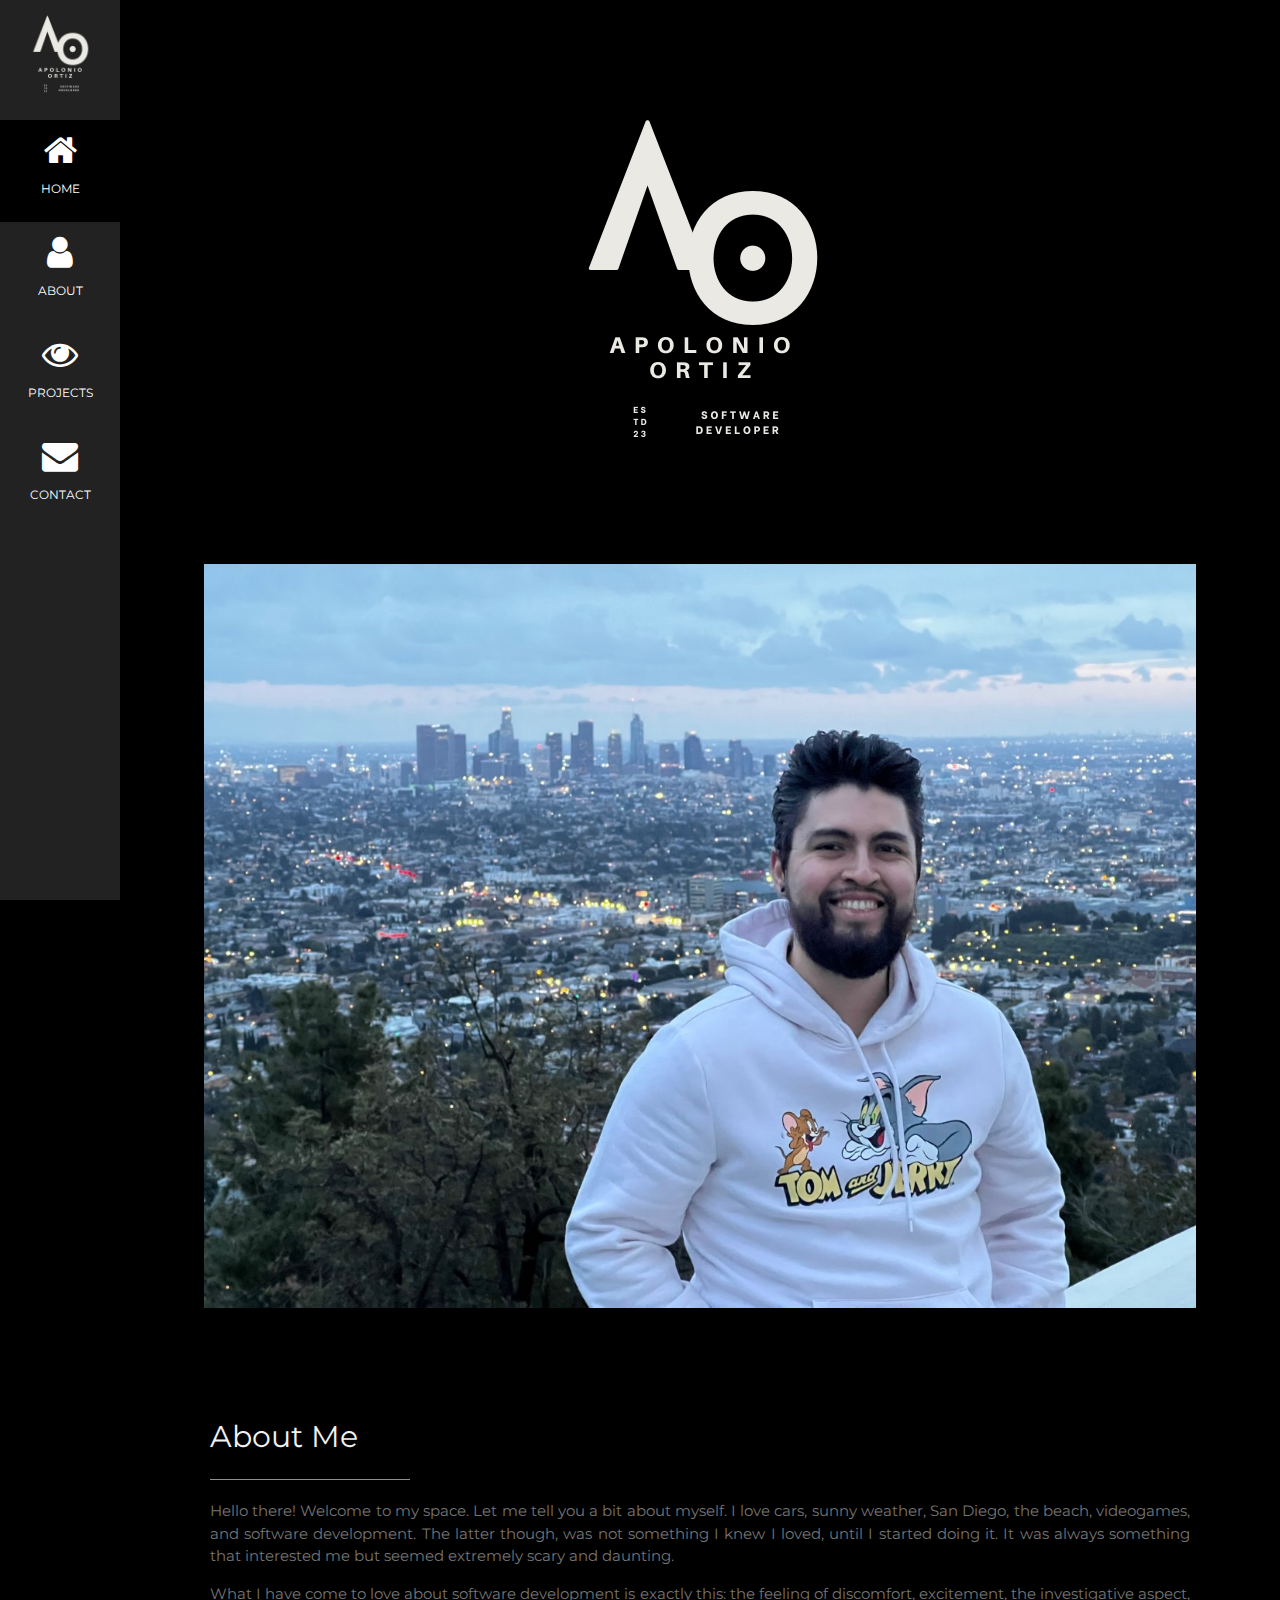
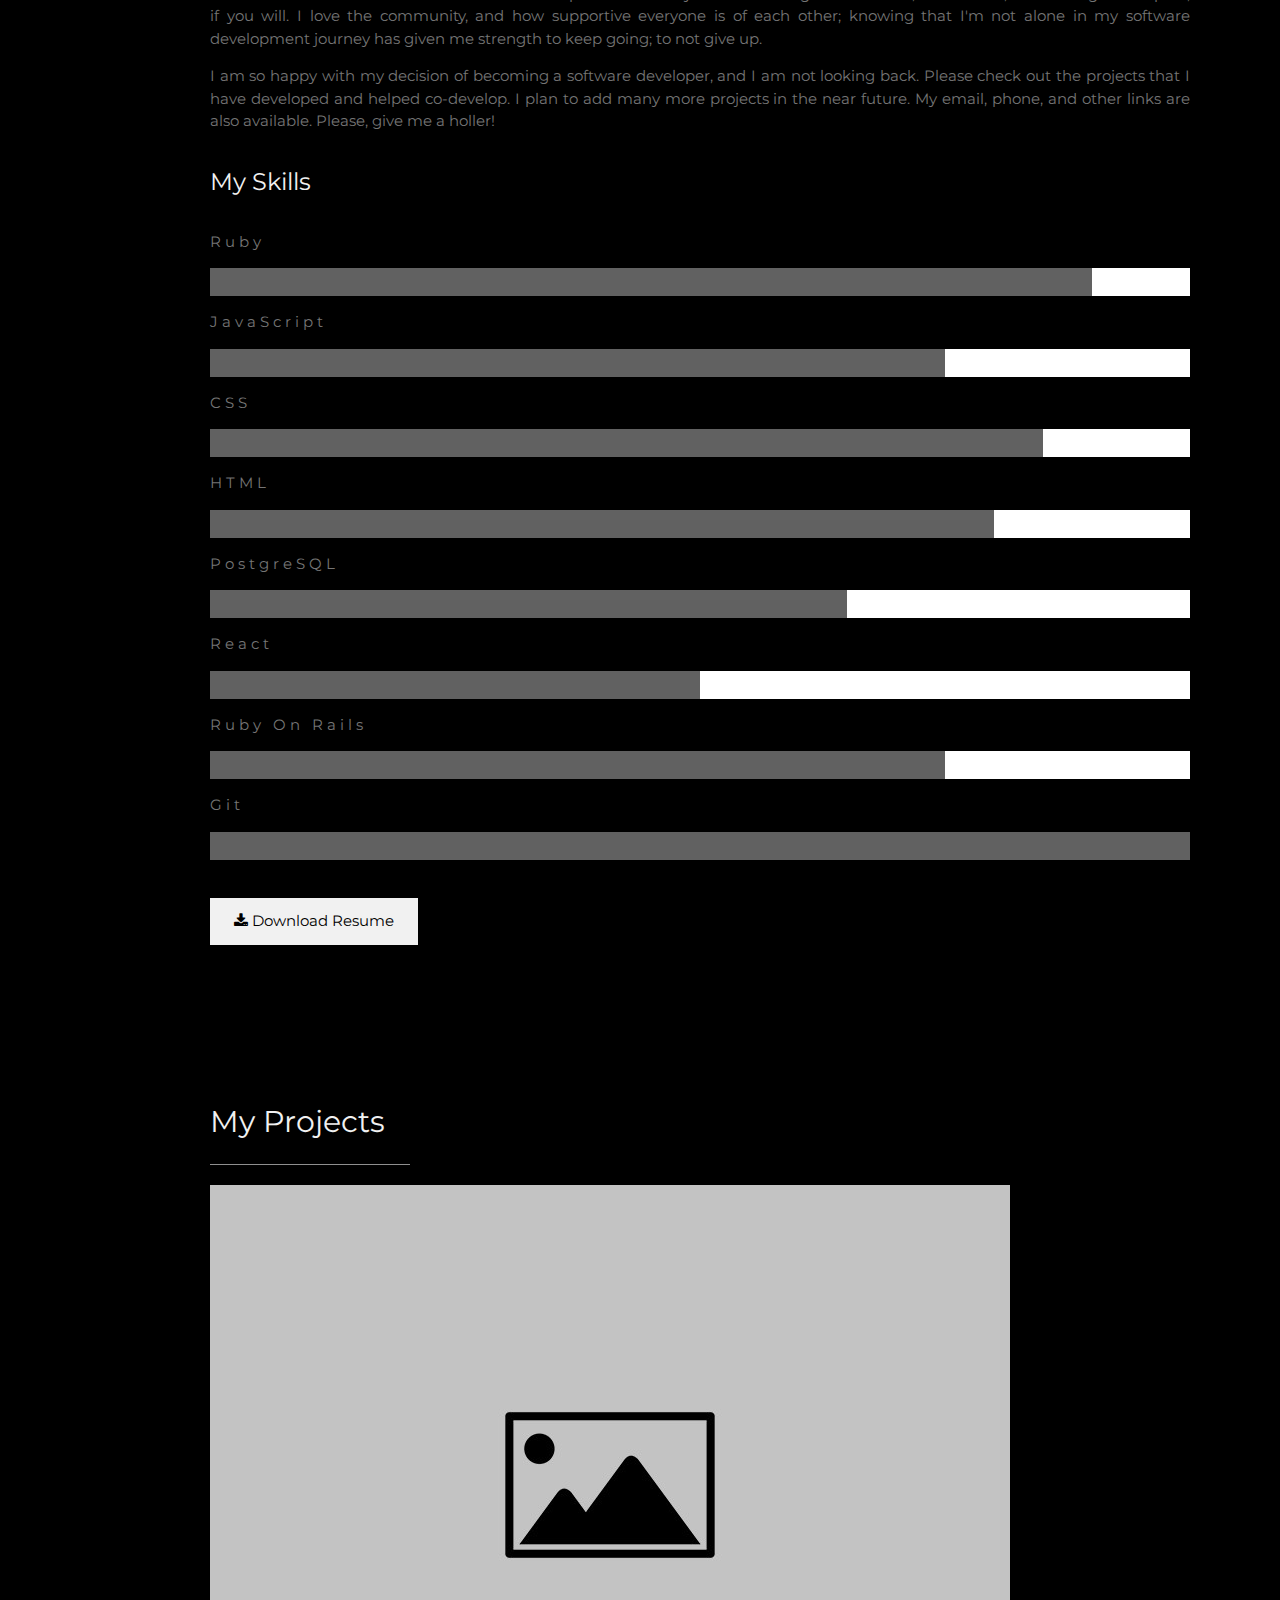
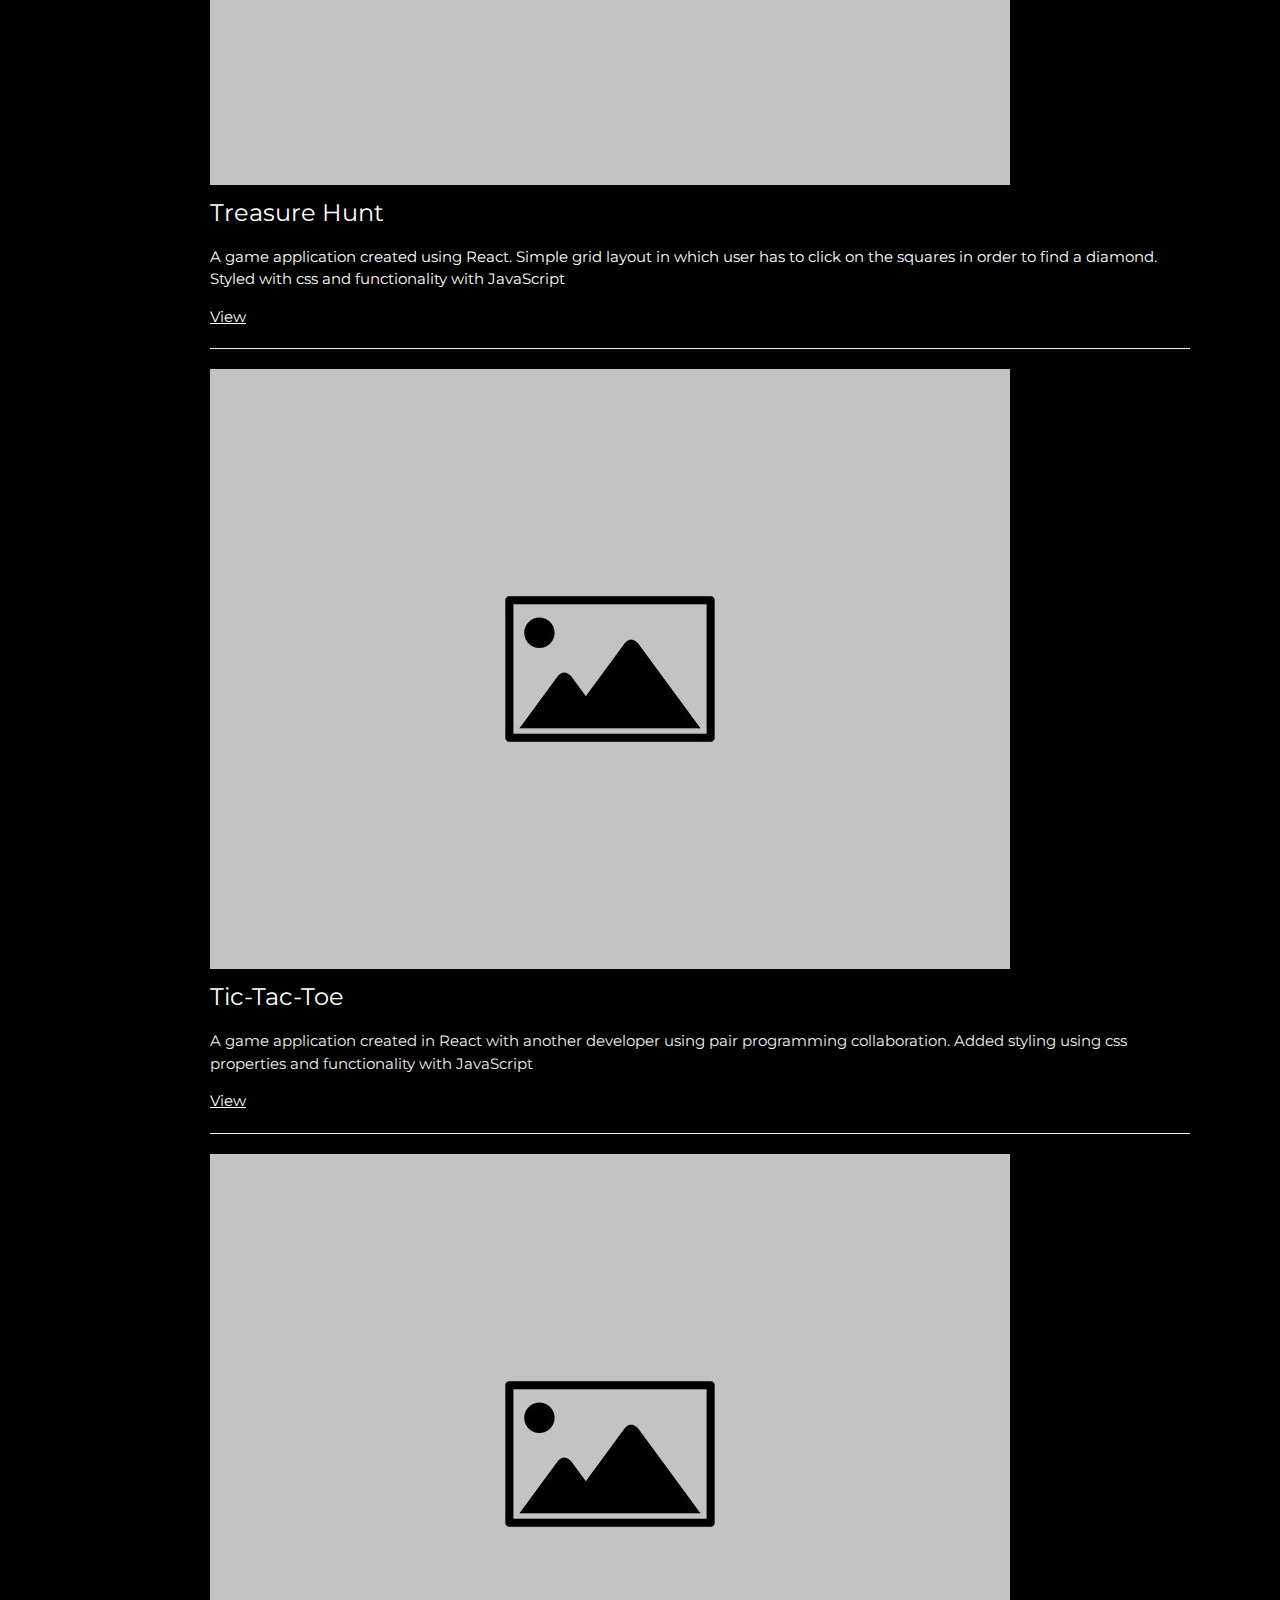
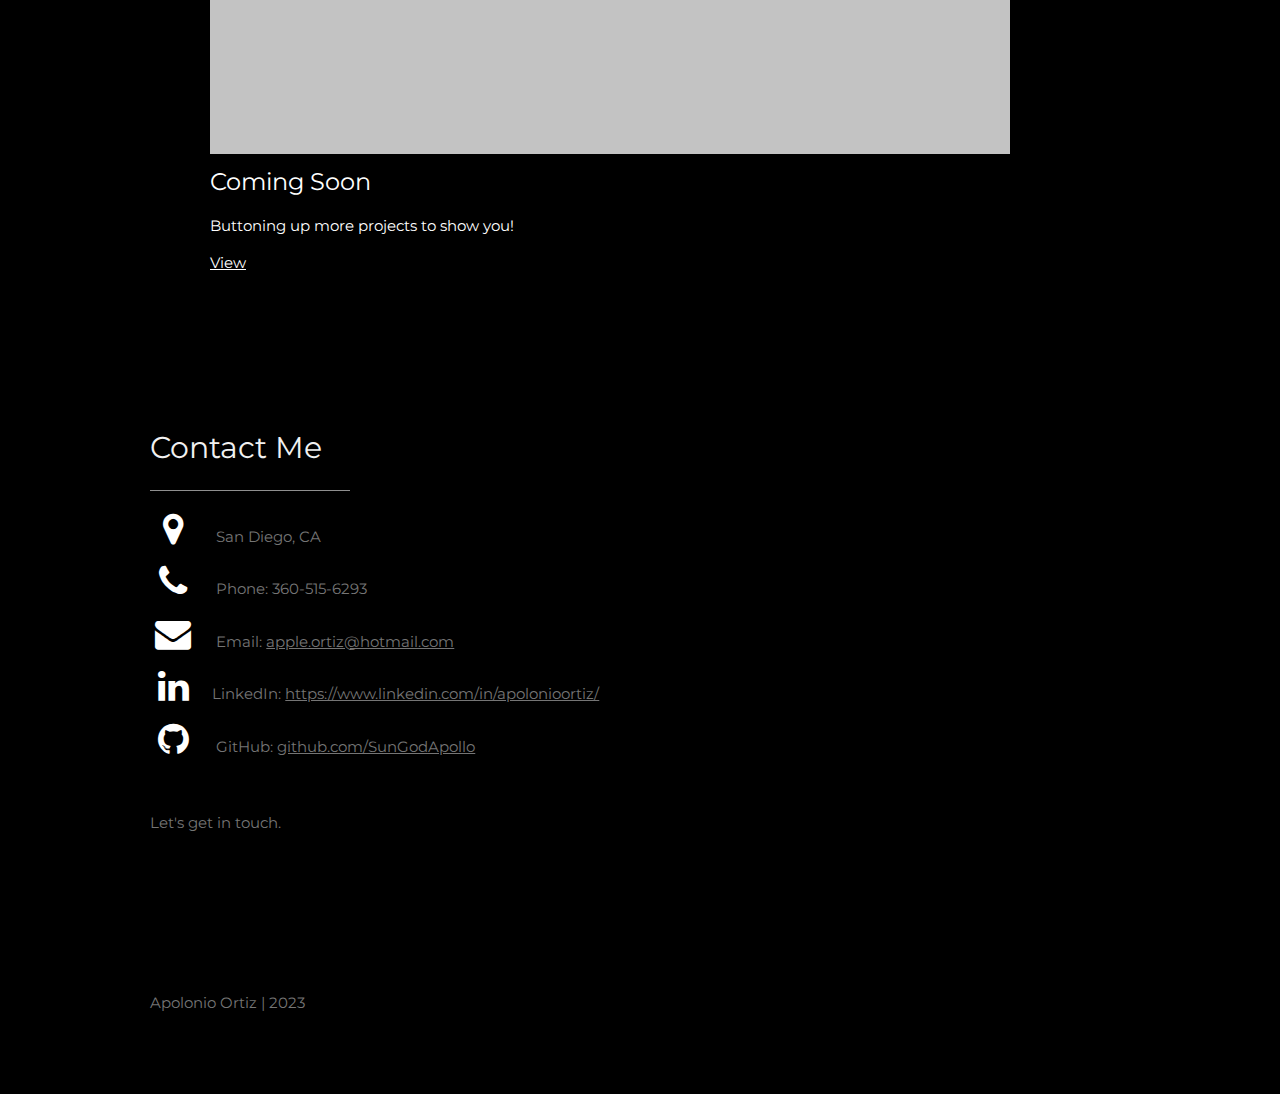
==== portfolio-v2/index.html @ ff6da39d "Add files via upload" ====
<!DOCTYPE html>
<html>
<title>Apolonio Ortiz - Portfolio</title>
<meta charset="UTF-8">
<meta name="viewport" content="width=device-width, initial-scale=1">
<link rel="stylesheet" href="styles.css">
<link rel="stylesheet" href="https://www.w3schools.com/w3css/4/w3.css">
<link rel="stylesheet" href="https://fonts.googleapis.com/css?family=Montserrat">
<link rel="stylesheet" href="https://cdnjs.cloudflare.com/ajax/libs/font-awesome/4.7.0/css/font-awesome.min.css">
<style>
body, h1,h2,h3,h4,h5,h6 {font-family: "Montserrat", sans-serif}
.w3-row-padding img {margin-bottom: 12px}
/* Set the width of the sidebar to 120px */
.w3-sidebar {width: 120px;background: #222;}
/* Add a left margin to the "page content" that matches the width of the sidebar (120px) */
#main {margin-left: 120px}
/* Remove margins from "page content" on small screens */
@media only screen and (max-width: 600px) {#main {margin-left: 0}}
</style>


<body class="w3-black">

<!-- Icon Bar (Sidebar - hidden on small screens) -->
<nav class="w3-sidebar w3-bar-block w3-small w3-hide-small w3-center">
  <!-- Avatar image in top left corner -->
  <img src="assets/Black And White Business Logo.png" style="width:100%">
  <a href="#" class="w3-bar-item w3-button w3-padding-large w3-black">
    <i class="fa fa-home w3-xxlarge"></i>
    <p>HOME</p>
  </a>
  <a href="#about" class="w3-bar-item w3-button w3-padding-large w3-hover-black">
    <i class="fa fa-user w3-xxlarge"></i>
    <p>ABOUT</p>
  </a>
  <a href="#photos" class="w3-bar-item w3-button w3-padding-large w3-hover-black">
    <i class="fa fa-eye w3-xxlarge"></i>
    <p>PROJECTS</p>
  </a>
  <a href="#contact" class="w3-bar-item w3-button w3-padding-large w3-hover-black">
    <i class="fa fa-envelope w3-xxlarge"></i>
    <p>CONTACT</p>
  </a>
</nav>

<!-- Navbar on small screens (Hidden on medium and large screens) -->
<div class="w3-top w3-hide-large w3-hide-medium" id="myNavbar">
  <div class="w3-bar w3-black w3-opacity w3-hover-opacity-off w3-center w3-small">
    <a href="#" class="w3-bar-item w3-button" style="width:25% !important">HOME</a>
    <a href="#about" class="w3-bar-item w3-button" style="width:25% !important">ABOUT</a>
    <a href="#photos" class="w3-bar-item w3-button" style="width:25% !important">PROJECTS</a>
    <a href="#contact" class="w3-bar-item w3-button" style="width:25% !important">CONTACT</a>
  </div>
</div>

<!-- Page Content -->
<div class="w3-padding-large" id="main">
  <!-- Header/Home -->
  <header class="w3-container w3-padding-32 w3-center w3-black" id="home">
    <h1 class="w3-jumbo"><span class="w3-hide-small"></span> <img src="assets/Black And White Business Logo.png" style="width:auto" ></h1>
    <img src="assets/myself LA.jpeg" alt="boy" class="w3-image" width="992" height="1108">
  </header>

  <!-- About Section -->
    <div class="w3-content w3-justify w3-text-grey w3-padding-64" id="about">
    <h2 class="w3-text-light-grey">About Me</h2>
    <hr style="width:200px" class="w3-opacity">
    <p class="myText">
        Hello there! Welcome to my space. Let me tell you a bit about myself. I love cars, sunny weather, San Diego, the beach, videogames, and software development. The latter though, was not something I knew I loved, until I started doing it. It was always something that interested me but seemed extremely scary and daunting. 
    </p>
    <p>
         What I have come to love about software development is exactly this: the feeling of discomfort, excitement, the investigative aspect, if you will. I love the community, and how supportive everyone is of each other; knowing that I'm not alone in my software development journey has given me strength to keep going; to not give up. 
    </p>
    <p>
         I am so happy with my decision of becoming a software developer, and I am not looking back. Please check out the projects that I have developed and helped co-develop. I plan to add many more projects in the near future. My email, phone, and other links are also available. Please, give me a holler!
    </p>
    <h3 class="w3-padding-16 w3-text-light-grey">My Skills</h3>
    <p class="w3-wide">Ruby</p>
    <div class="w3-white">
      <div class="w3-dark-grey" style="height:28px;width:90%"></div>
    </div>
    <p class="w3-wide">JavaScript</p>
    <div class="w3-white">
      <div class="w3-dark-grey" style="height:28px;width:75%"></div>
    </div>
    <p class="w3-wide">CSS</p>
    <div class="w3-white">
      <div class="w3-dark-grey" style="height:28px;width:85%"></div>
    </div>
    <p class="w3-wide">HTML</p>
    <div class="w3-white">
      <div class="w3-dark-grey" style="height:28px;width:80%"></div>
    </div>
    <p class="w3-wide">PostgreSQL</p>
    <div class="w3-white">
      <div class="w3-dark-grey" style="height:28px;width:65%"></div>
    </div>
    <p class="w3-wide">React</p>
    <div class="w3-white">
      <div class="w3-dark-grey" style="height:28px;width:50%"></div>
    </div>
    <p class="w3-wide">Ruby On Rails</p>
    <div class="w3-white">
      <div class="w3-dark-grey" style="height:28px;width:75%"></div>
    </div>
    <p class="w3-wide">Git</p>
    <div class="w3-white">
      <div class="w3-dark-grey" style="height:28px;width:100%"></div>
    </div><br>
    
    <button class="w3-button w3-light-grey w3-padding-large w3-section">
      <i class="fa fa-download"></i> Download Resume
    </button>
  <!-- End About Section -->
  </div>
  
  <!-- Portfolio Section -->
  <div class="w3-padding-64 w3-content" id="photos">
    <h2 class="w3-text-light-grey">My Projects</h2>
    <hr style="width:200px" class="w3-opacity">


    <!-- This is the first entry of your projects -->
    <div class="row mt-3">
        <div class="col-lg-4 col-md-12">
            <div>
                <img src="assets/default-image.jpg" alt="My Project Image" width="auto" height="auto">
            </div>
        </div>
        <div class="col-lg-8 col-md-12">
            <h3>Treasure Hunt</h3>
            <p>A game application created using React. Simple grid layout in which user has to click on the squares in order to find a diamond. Styled with css and functionality with JavaScript </p>
            
        </div>
    </div>
    <div class="row">
        <div class="col-sm-12 text-right w3-hover-opacity">
            <a href="#" class="btn btn-secondary btn-md">View</a>
        </div>
    </div>
    <!-- This is a horizontal rule, which is used to divide content -->
    <hr>
    <!-- This is the second entry of your projects -->
    <div class="row mt-3">
        <div class="col-lg-4 col-md-12">
            <div>
                <img src="assets/default-image.jpg" alt="My Project Image" width="auto" height="auto">
            </div>
        </div>
        <div class="col-lg-8 col-md-12">
            <h3>Tic-Tac-Toe</h3>
            <p class="w3-text-light-grey"> A game application created in React with another developer using pair programming collaboration. Added styling using css properties and functionality with JavaScript </p>
            
        </div>
    </div>
    <div class="row">
        <div class="col-sm-12 text-right w3-hover-opacity">
            <a href="#" class="btn btn-secondary btn-md">View</a>
        </div>
    </div>
    <hr>
    <!-- This is the third entry of your projects -->
    <div class="row mt-3">
        <div class="col-lg-4 col-md-12">
            <div>
                <img src="assets/default-image.jpg" alt="My Project Image" width="auto" height="auto">
            </div>
        </div>
        <div class="col-lg-8 col-md-12">
            <h3>Coming Soon</h3>
            <p>Buttoning up more projects to show you! </p>
            
        </div>
    </div>
    <div class="row">
        <div class="col-sm-12 text-right w3-hover-opacity">
            <a href="#" class="btn btn-secondary btn-md">View</a>
        </div>
    </div>
</div>
  <!-- End Portfolio Section -->
  </div>


  <!-- Contact Section -->
  <div class="w3-padding-64 w3-content w3-text-grey" id="contact">
    <h2 class="w3-text-light-grey">Contact Me</h2>
    <hr style="width:200px" class="w3-opacity">

    <div class="w3-section">
      <p><i class="fa fa-map-marker fa-fw w3-text-white w3-xxlarge w3-margin-right"></i> San Diego, CA</p>
      <p><i class="fa fa-phone fa-fw w3-text-white w3-xxlarge w3-margin-right"></i> Phone: 360-515-6293</p>
      <p><i class="fa fa-envelope fa-fw w3-text-white w3-xxlarge w3-margin-right"> </i> Email: <a href="mailto:apple.ortiz@hotmail.com?subject=Coming From Your Website" target="_blank" class="list-group-item list-group-item-action w3-hover-opacity">apple.ortiz@hotmail.com</a></p>

      <p><i class="fa fa-linkedin  fa-fw w3-text-white w3-xxlarge w3-margin-right "></i>LinkedIn:  <a href="https://www.linkedin.com/in/apolonioortiz/" target="_blank" class="list-group-item list-group-item-action w3-hover-opacity">https://www.linkedin.com/in/apolonioortiz/</a></p>

      <p><i class="fa fa-github fa-fw w3-text-white w3-xxlarge w3-margin-right"> </i> GitHub:  <a href="https://github.com/SunGodApollo" class="list-group-item list-group-item-action w3-hover-opacity"> github.com/SunGodApollo </a></p>
    </div><br>
    <p>Let's get in touch.</p>

  <!-- End Contact Section -->
  </div>
  
    <!-- Footer -->
  <footer class="w3-content w3-padding-64 w3-text-grey w3-xlarge">
    <p class="w3-medium">Apolonio Ortiz | 2023</p>
  <!-- End footer -->
  </footer>

<!-- END PAGE CONTENT -->
</div>

</body>
</html>
---- portfolio-v2/styles.css ----
@import url('https://fonts.googleapis.com/css?family=Source+Code+Pro:200');

body  {
    background-image:  url('assets/pexels-zachary-sawchuk-2440337.jpg');
  background-size:cover;
  
        -webkit-animation: slidein 100s;
        animation: slidein 100s;

        -webkit-animation-fill-mode: forwards;
        animation-fill-mode: forwards;

        -webkit-animation-iteration-count: infinite;
        animation-iteration-count: infinite;

        -webkit-animation-direction: alternate;
        animation-direction: alternate; 
                     
}

@-webkit-keyframes slidein {
from {background-position: top; background-size:3000px; }
to {background-position: -100px 0px;background-size:2750px;}

}

@keyframes slidein {
from {background-position: top;background-size:3000px; }
to {background-position: -100px 0px;background-size:2750px;}

}



.center
{
  display: flex;
  align-items: center;
  justify-content: center;
  position: absolute;
  margin: auto;
  top: 0;
  right: 0;
  bottom: 0;
  left: 0;
  
}
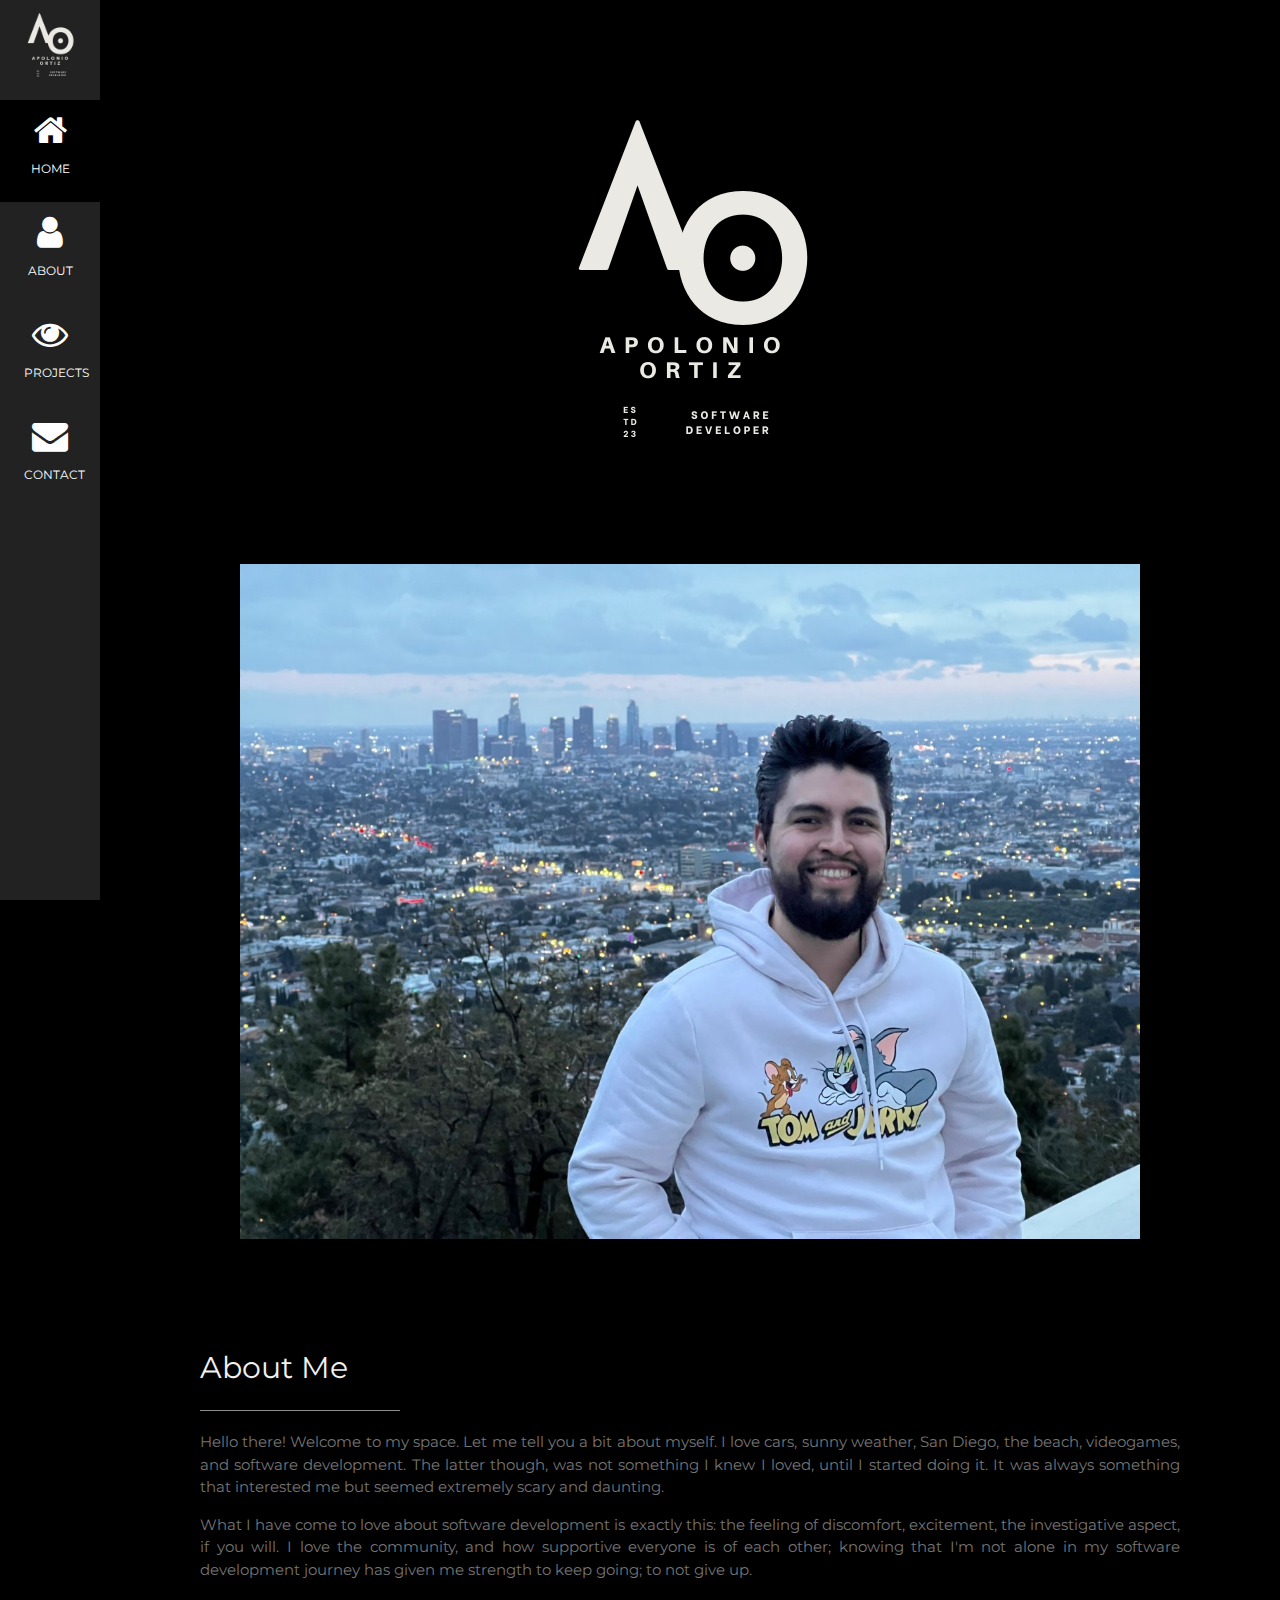
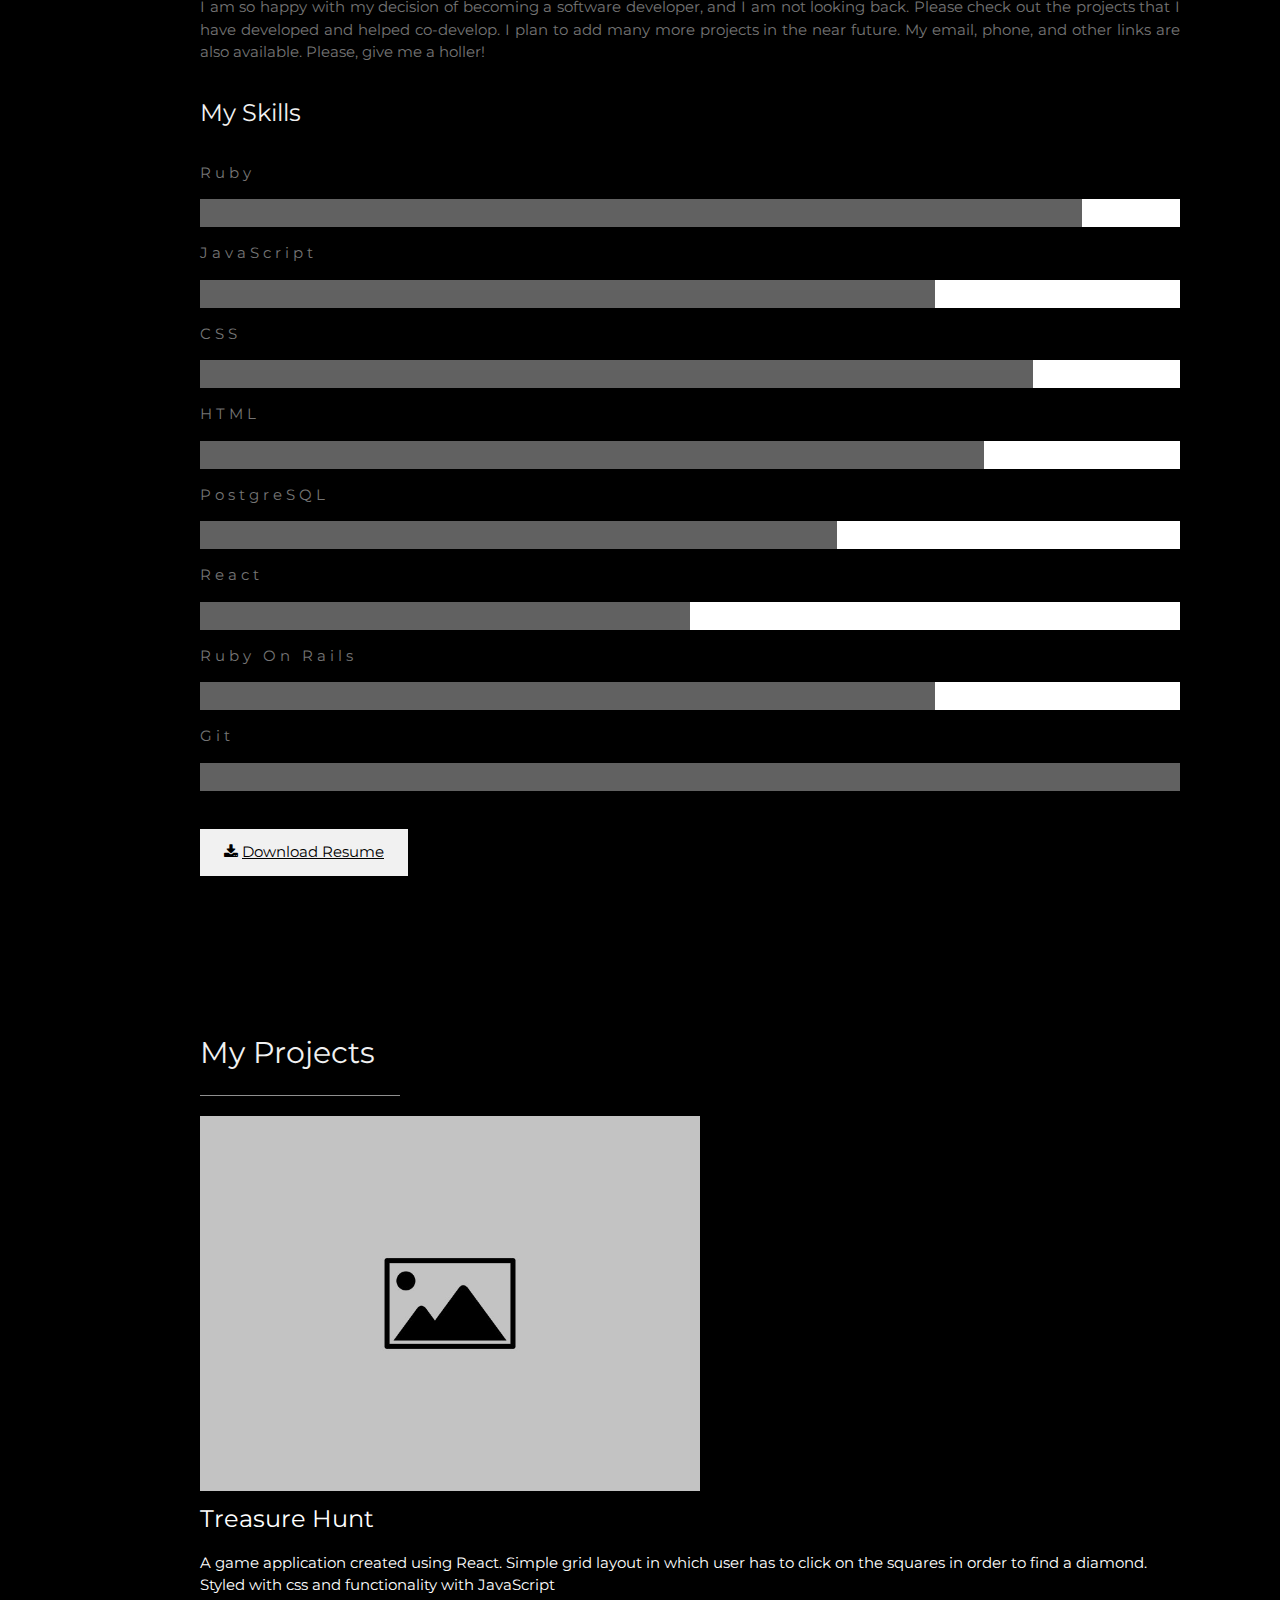
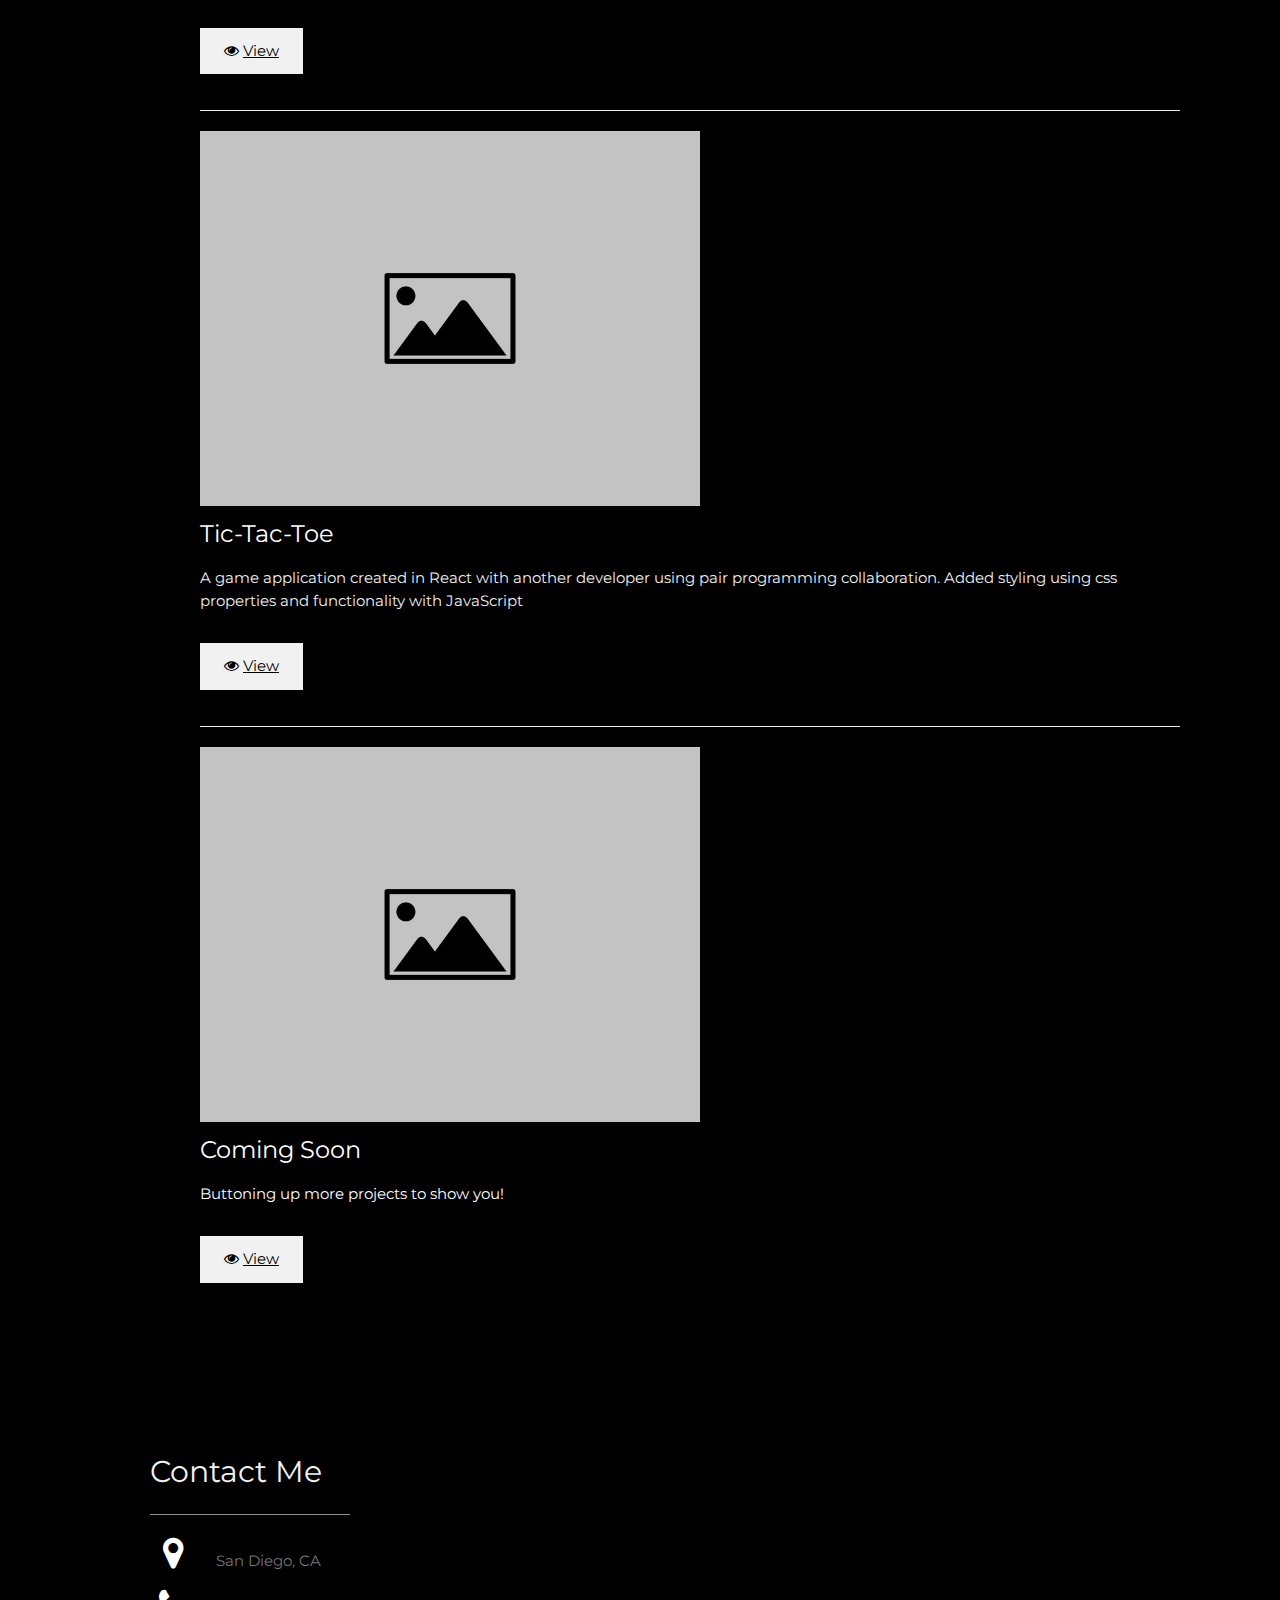
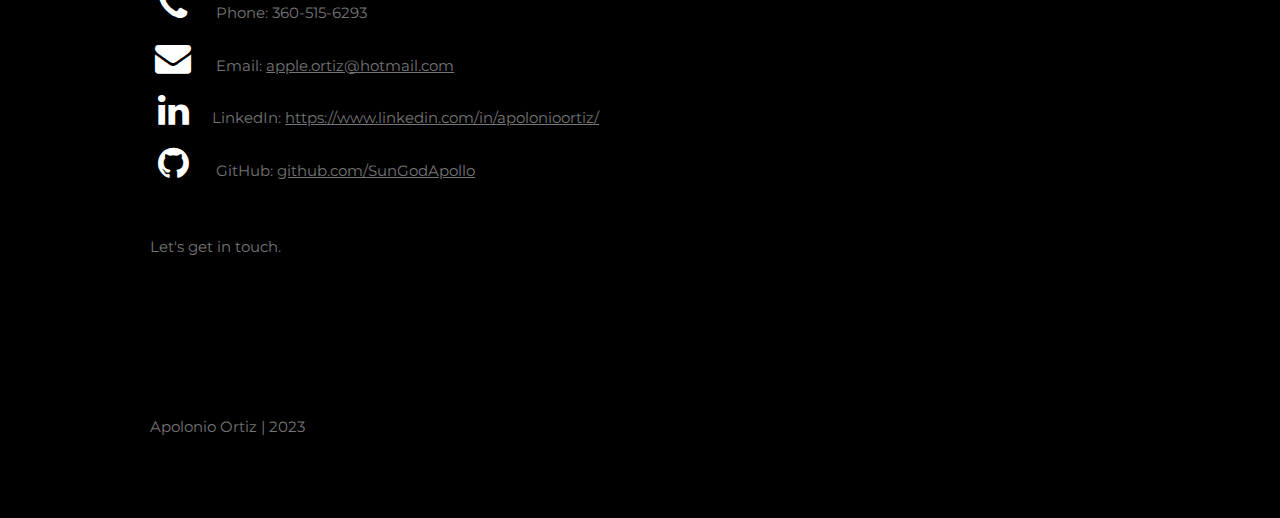
==== commit bda9e782: "modified a few things" ====
--- a/portfolio-v2/index.html
+++ b/portfolio-v2/index.html
@@ -1,22 +1,25 @@
 <!DOCTYPE html>
 <html>
-<title>Apolonio Ortiz - Portfolio</title>
-<meta charset="UTF-8">
-<meta name="viewport" content="width=device-width, initial-scale=1">
-<link rel="stylesheet" href="styles.css">
-<link rel="stylesheet" href="https://www.w3schools.com/w3css/4/w3.css">
-<link rel="stylesheet" href="https://fonts.googleapis.com/css?family=Montserrat">
-<link rel="stylesheet" href="https://cdnjs.cloudflare.com/ajax/libs/font-awesome/4.7.0/css/font-awesome.min.css">
-<style>
-body, h1,h2,h3,h4,h5,h6 {font-family: "Montserrat", sans-serif}
-.w3-row-padding img {margin-bottom: 12px}
-/* Set the width of the sidebar to 120px */
-.w3-sidebar {width: 120px;background: #222;}
-/* Add a left margin to the "page content" that matches the width of the sidebar (120px) */
-#main {margin-left: 120px}
-/* Remove margins from "page content" on small screens */
-@media only screen and (max-width: 600px) {#main {margin-left: 0}}
-</style>
+<head>
+  <title>Apolonio Ortiz - Portfolio</title>
+  <meta charset="UTF-8">
+  <meta name="viewport" content="width=device-width, initial-scale=1">
+  <link rel="stylesheet" href="styles.css">
+  <link rel="icon" href="assets/Black And White Business Logo.png">
+  <link rel="stylesheet" href="https://www.w3schools.com/w3css/4/w3.css">
+  <link rel="stylesheet" href="https://fonts.googleapis.com/css?family=Montserrat">
+  <link rel="stylesheet" href="https://cdnjs.cloudflare.com/ajax/libs/font-awesome/4.7.0/css/font-awesome.min.css">
+  <style>
+  body, h1,h2,h3,h4,h5,h6 {font-family: "Montserrat", sans-serif}
+  .w3-row-padding img {margin-bottom: 12px}
+  /* Set the width of the sidebar to 120px */
+  .w3-sidebar {width: 100px;background: #222;}
+  /* Add a left margin to the "page content" that matches the width of the sidebar (120px) */
+  #main {margin-left: 100px}
+  /* Remove margins from "page content" on small screens */
+  @media only screen and (max-width: 600px) {#main {margin-left: 0}}
+  </style>
+</head>
 
 
 <body class="w3-black">
@@ -58,7 +61,7 @@
   <!-- Header/Home -->
   <header class="w3-container w3-padding-32 w3-center w3-black" id="home">
     <h1 class="w3-jumbo"><span class="w3-hide-small"></span> <img src="assets/Black And White Business Logo.png" style="width:auto" ></h1>
-    <img src="assets/myself LA.jpeg" alt="boy" class="w3-image" width="992" height="1108">
+    <img src="assets/myself LA.jpeg" alt="me" class="w3-image" width="900" height="1108">
   </header>
 
   <!-- About Section -->
@@ -108,8 +111,8 @@
       <div class="w3-dark-grey" style="height:28px;width:100%"></div>
     </div><br>
     
-    <button class="w3-button w3-light-grey w3-padding-large w3-section">
-      <i class="fa fa-download"></i> Download Resume
+    <button class="w3-button w3-light-grey w3-padding-large w3-section"> 
+      <i class="fa fa-download"></i> <a href="assets/MASTER RESUME 2022.docx" download>Download Resume</a>
     </button>
   <!-- End About Section -->
   </div>
@@ -124,7 +127,7 @@
     <div class="row mt-3">
         <div class="col-lg-4 col-md-12">
             <div>
-                <img src="assets/default-image.jpg" alt="My Project Image" width="auto" height="auto">
+                <img src="assets/default-image.jpg" alt="My Project Image" width="500" height="auto">
             </div>
         </div>
         <div class="col-lg-8 col-md-12">
@@ -134,8 +137,11 @@
         </div>
     </div>
     <div class="row">
-        <div class="col-sm-12 text-right w3-hover-opacity">
-            <a href="#" class="btn btn-secondary btn-md">View</a>
+        <div class="col-sm-12 text-right ">
+          <button class="w3-button w3-light-grey w3-padding-large w3-section"> 
+            <i class="fa fa-eye"></i>
+            <a href="#" class="btn btn-secondary btn-md">View</a> 
+          </button>
         </div>
     </div>
     <!-- This is a horizontal rule, which is used to divide content -->
@@ -144,7 +150,7 @@
     <div class="row mt-3">
         <div class="col-lg-4 col-md-12">
             <div>
-                <img src="assets/default-image.jpg" alt="My Project Image" width="auto" height="auto">
+                <img src="assets/default-image.jpg" alt="My Project Image" width="500" height="auto">
             </div>
         </div>
         <div class="col-lg-8 col-md-12">
@@ -155,7 +161,10 @@
     </div>
     <div class="row">
         <div class="col-sm-12 text-right w3-hover-opacity">
-            <a href="#" class="btn btn-secondary btn-md">View</a>
+          <button class="w3-button w3-light-grey w3-padding-large w3-section"> 
+            <i class="fa fa-eye"></i>
+            <a href="#" class="btn btn-secondary btn-md">View</a> 
+          </button>
         </div>
     </div>
     <hr>
@@ -163,7 +172,7 @@
     <div class="row mt-3">
         <div class="col-lg-4 col-md-12">
             <div>
-                <img src="assets/default-image.jpg" alt="My Project Image" width="auto" height="auto">
+                <img src="assets/default-image.jpg" alt="My Project Image" width="500" height="auto">
             </div>
         </div>
         <div class="col-lg-8 col-md-12">
@@ -174,7 +183,10 @@
     </div>
     <div class="row">
         <div class="col-sm-12 text-right w3-hover-opacity">
-            <a href="#" class="btn btn-secondary btn-md">View</a>
+          <button class="w3-button w3-light-grey w3-padding-large w3-section"> 
+            <i class="fa fa-eye"></i>
+            <a href="#" class="btn btn-secondary btn-md">View</a> 
+          </button>
         </div>
     </div>
 </div>
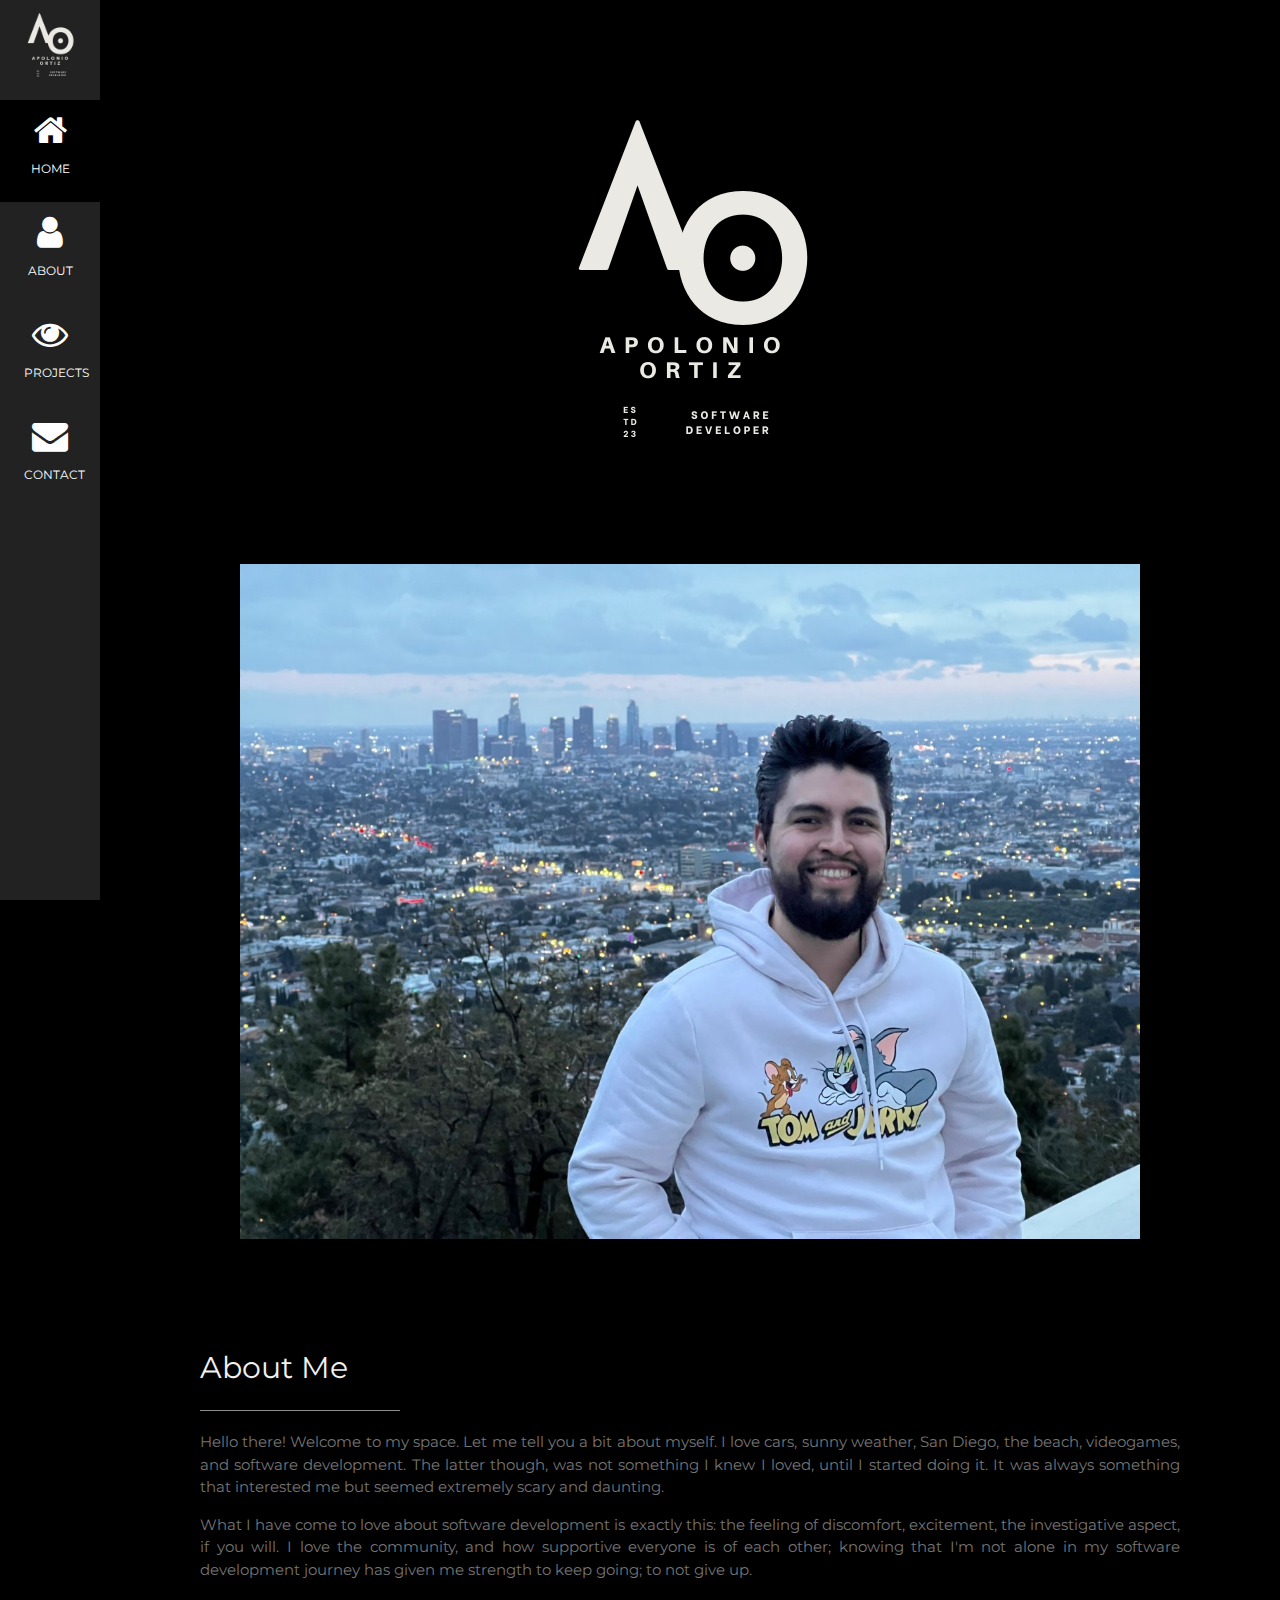
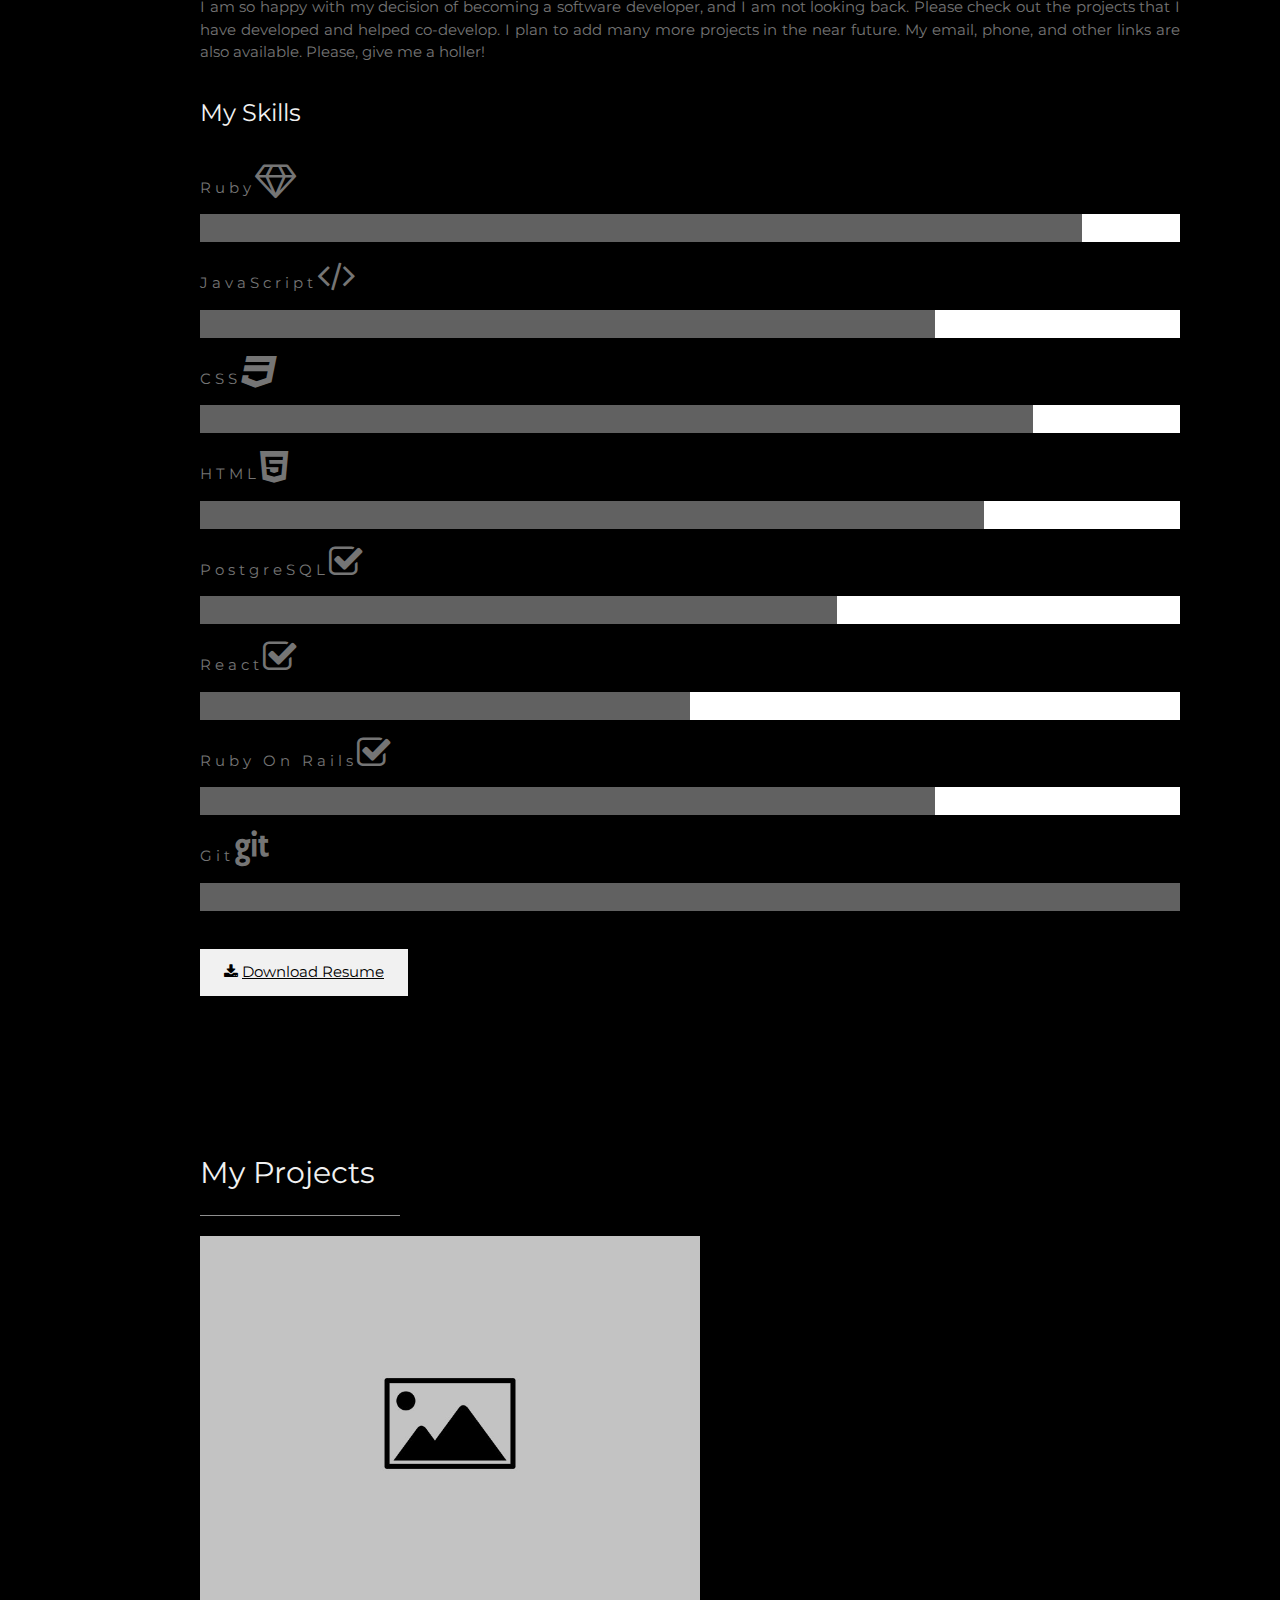
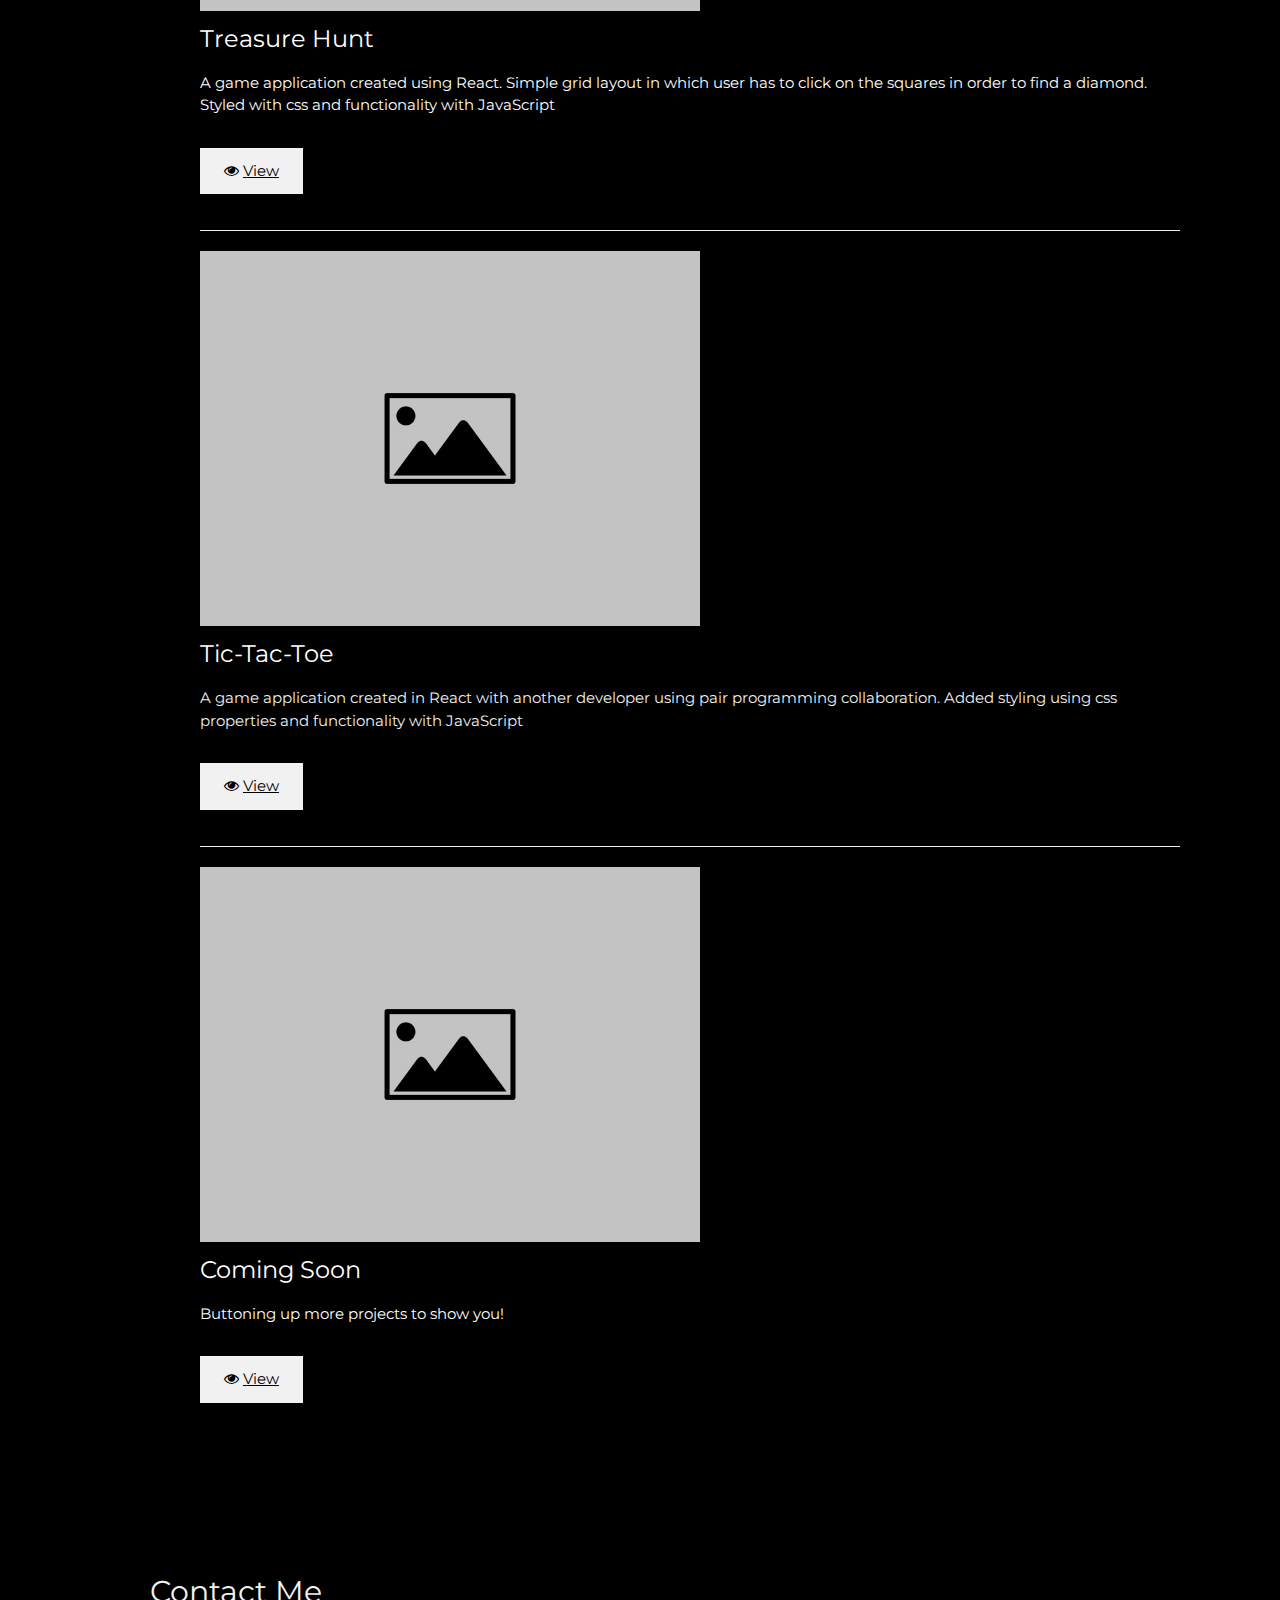
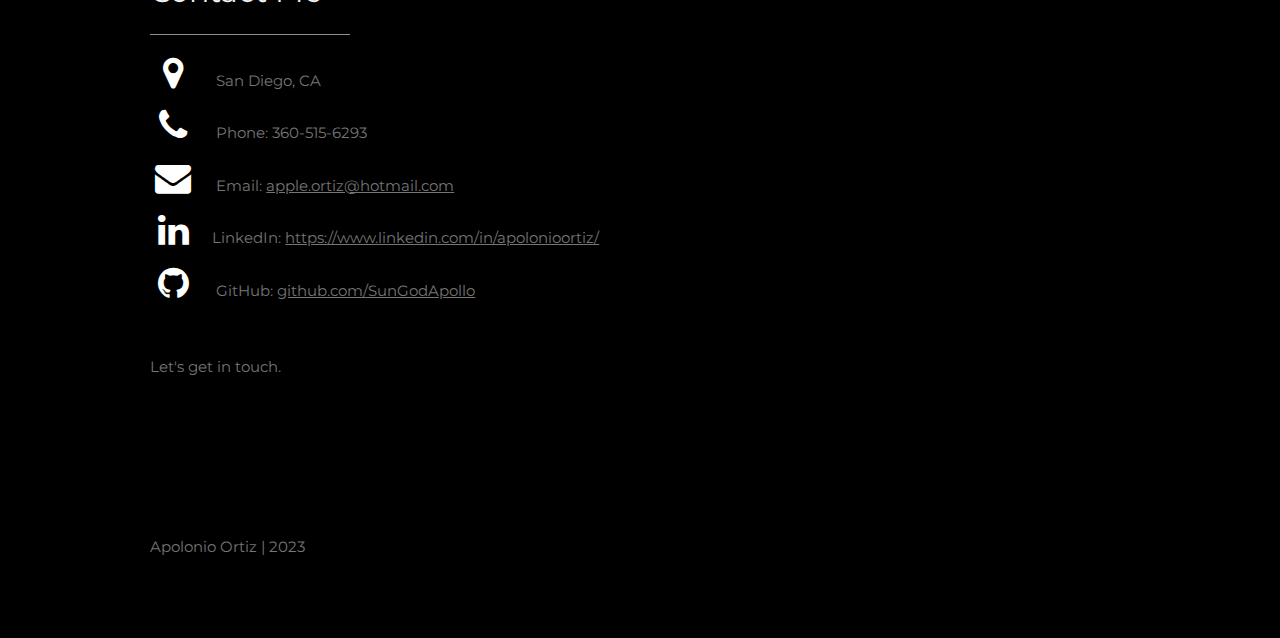
==== commit da3e03be: "updates pushing" ====
--- a/portfolio-v2/index.html
+++ b/portfolio-v2/index.html
@@ -78,35 +78,35 @@
          I am so happy with my decision of becoming a software developer, and I am not looking back. Please check out the projects that I have developed and helped co-develop. I plan to add many more projects in the near future. My email, phone, and other links are also available. Please, give me a holler!
     </p>
     <h3 class="w3-padding-16 w3-text-light-grey">My Skills</h3>
-    <p class="w3-wide">Ruby</p>
+    <p class="w3-wide">Ruby<i class="fa fa-diamond w3-xxlarge"></i></p>
     <div class="w3-white">
       <div class="w3-dark-grey" style="height:28px;width:90%"></div>
     </div>
-    <p class="w3-wide">JavaScript</p>
+    <p class="w3-wide">JavaScript<i class="fa fa-code w3-xxlarge"></i></p>
     <div class="w3-white">
       <div class="w3-dark-grey" style="height:28px;width:75%"></div>
     </div>
-    <p class="w3-wide">CSS</p>
+    <p class="w3-wide">CSS<i class="fa fa-css3 w3-xxlarge"></i></p>
     <div class="w3-white">
       <div class="w3-dark-grey" style="height:28px;width:85%"></div>
     </div>
-    <p class="w3-wide">HTML</p>
+    <p class="w3-wide">HTML<i class="fa fa-html5 w3-xxlarge"></i></p>
     <div class="w3-white">
       <div class="w3-dark-grey" style="height:28px;width:80%"></div>
     </div>
-    <p class="w3-wide">PostgreSQL</p>
+    <p class="w3-wide">PostgreSQL<i class="fa fa-check-square-o w3-xxlarge"></i></p>
     <div class="w3-white">
       <div class="w3-dark-grey" style="height:28px;width:65%"></div>
     </div>
-    <p class="w3-wide">React</p>
+    <p class="w3-wide">React<i class="fa fa-check-square-o w3-xxlarge"></i></p>
     <div class="w3-white">
       <div class="w3-dark-grey" style="height:28px;width:50%"></div>
     </div>
-    <p class="w3-wide">Ruby On Rails</p>
+    <p class="w3-wide">Ruby On Rails<i class="fa fa-check-square-o w3-xxlarge"></i></p>
     <div class="w3-white">
       <div class="w3-dark-grey" style="height:28px;width:75%"></div>
     </div>
-    <p class="w3-wide">Git</p>
+    <p class="w3-wide">Git<i class="fa fa-git w3-xxlarge"></i></p>
     <div class="w3-white">
       <div class="w3-dark-grey" style="height:28px;width:100%"></div>
     </div><br>
@@ -160,7 +160,7 @@
         </div>
     </div>
     <div class="row">
-        <div class="col-sm-12 text-right w3-hover-opacity">
+        <div class="col-sm-12 text-right ">
           <button class="w3-button w3-light-grey w3-padding-large w3-section"> 
             <i class="fa fa-eye"></i>
             <a href="#" class="btn btn-secondary btn-md">View</a> 
@@ -182,7 +182,7 @@
         </div>
     </div>
     <div class="row">
-        <div class="col-sm-12 text-right w3-hover-opacity">
+        <div class="col-sm-12 text-right ">
           <button class="w3-button w3-light-grey w3-padding-large w3-section"> 
             <i class="fa fa-eye"></i>
             <a href="#" class="btn btn-secondary btn-md">View</a> 
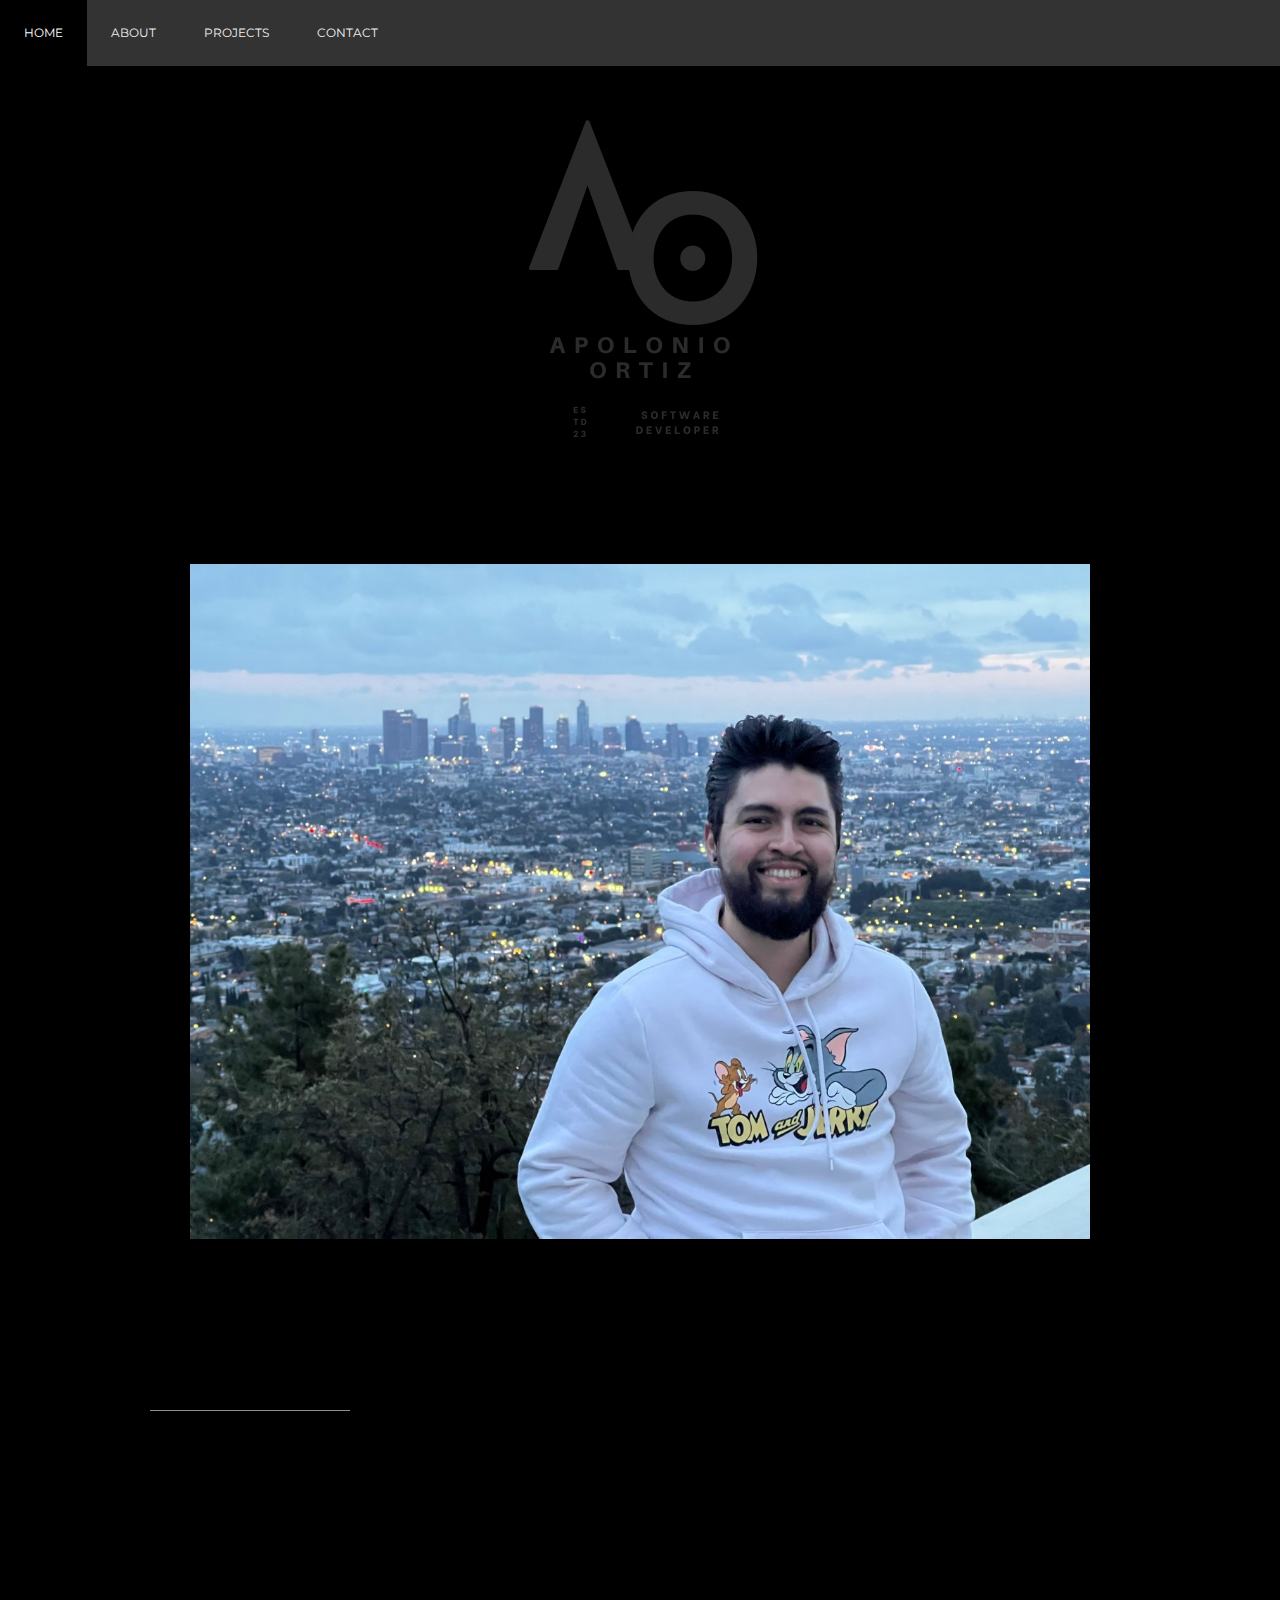
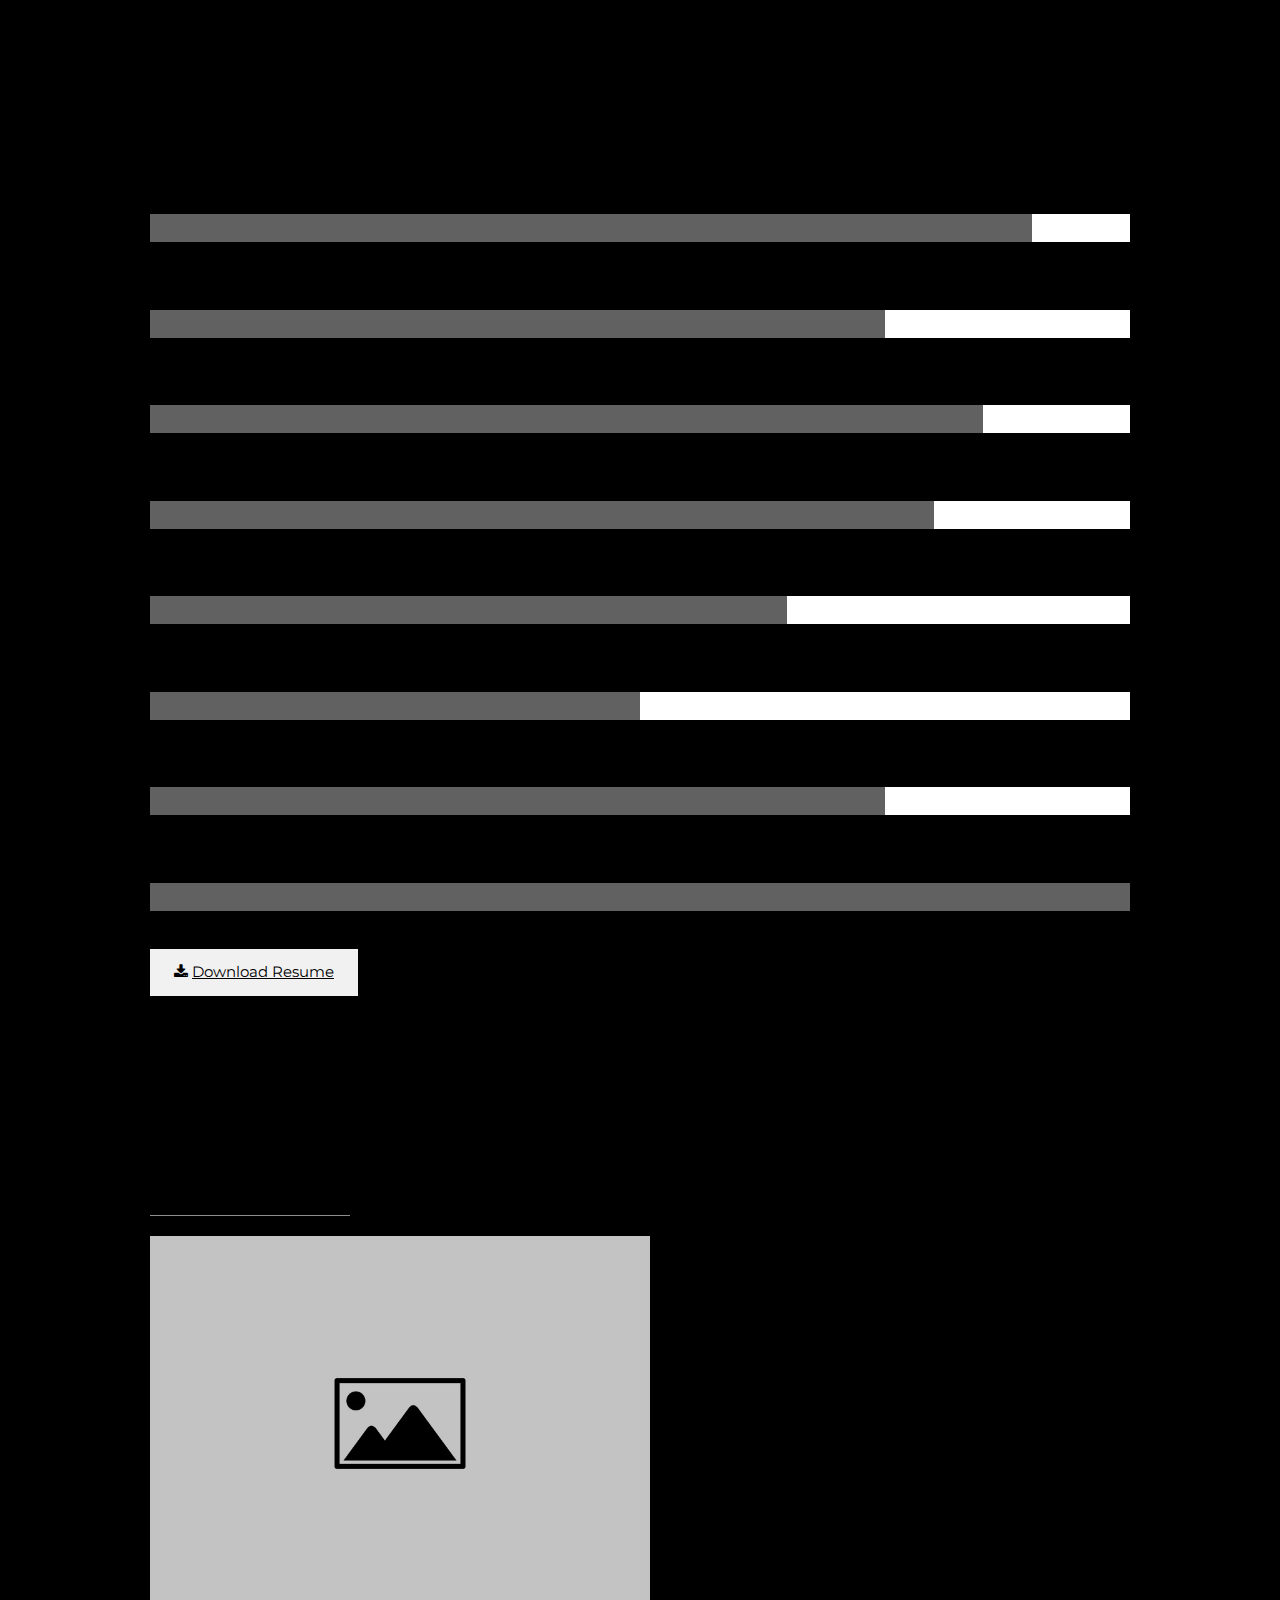
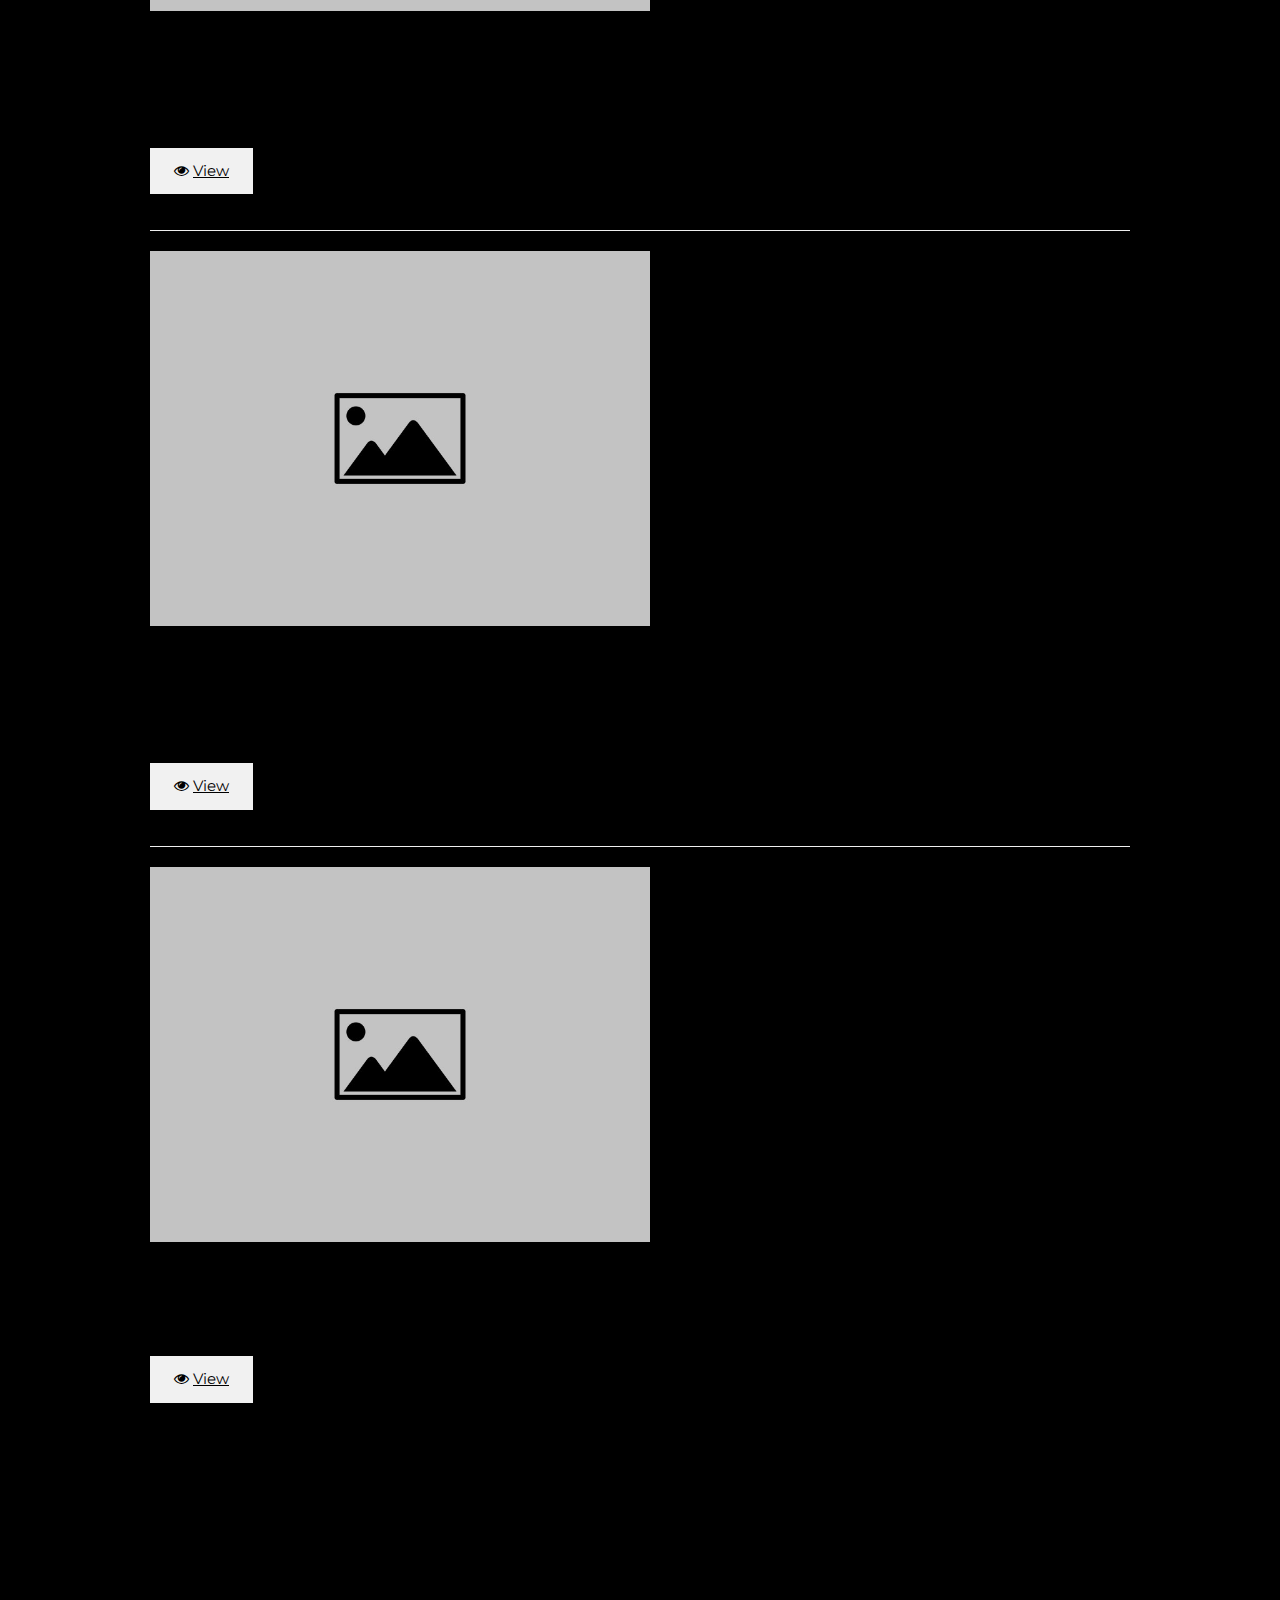
==== commit 10ea96fd: "modified a few things" ====
--- a/portfolio-v2/index.html
+++ b/portfolio-v2/index.html
@@ -10,12 +10,8 @@
   <link rel="stylesheet" href="https://fonts.googleapis.com/css?family=Montserrat">
   <link rel="stylesheet" href="https://cdnjs.cloudflare.com/ajax/libs/font-awesome/4.7.0/css/font-awesome.min.css">
   <style>
-  body, h1,h2,h3,h4,h5,h6 {font-family: "Montserrat", sans-serif}
-  .w3-row-padding img {margin-bottom: 12px}
-  /* Set the width of the sidebar to 120px */
-  .w3-sidebar {width: 100px;background: #222;}
-  /* Add a left margin to the "page content" that matches the width of the sidebar (120px) */
-  #main {margin-left: 100px}
+  body, h1,h2,h3,h4,h5,h6 {font-family: "Montserrat", sans-serif;}
+
   /* Remove margins from "page content" on small screens */
   @media only screen and (max-width: 600px) {#main {margin-left: 0}}
   </style>
@@ -23,27 +19,28 @@
 
 
 <body class="w3-black">
-
-<!-- Icon Bar (Sidebar - hidden on small screens) -->
-<nav class="w3-sidebar w3-bar-block w3-small w3-hide-small w3-center">
-  <!-- Avatar image in top left corner -->
-  <img src="assets/Black And White Business Logo.png" style="width:100%">
-  <a href="#" class="w3-bar-item w3-button w3-padding-large w3-black">
-    <i class="fa fa-home w3-xxlarge"></i>
+  
+
+<!-- Icon Bar (Bar - hidden on small screens) -->
+<nav class="navbar w3-hide-small w3-small w3-opacity w3-hover-opacity-off">
+
+  
+  <a href="#" class="w3-bar-item w3-button w3-padding-large w3-hover-black">
     <p>HOME</p>
   </a>
+
   <a href="#about" class="w3-bar-item w3-button w3-padding-large w3-hover-black">
-    <i class="fa fa-user w3-xxlarge"></i>
     <p>ABOUT</p>
   </a>
+
   <a href="#photos" class="w3-bar-item w3-button w3-padding-large w3-hover-black">
-    <i class="fa fa-eye w3-xxlarge"></i>
     <p>PROJECTS</p>
   </a>
+
   <a href="#contact" class="w3-bar-item w3-button w3-padding-large w3-hover-black">
-    <i class="fa fa-envelope w3-xxlarge"></i>
     <p>CONTACT</p>
   </a>
+
 </nav>
 
 <!-- Navbar on small screens (Hidden on medium and large screens) -->
@@ -59,14 +56,14 @@
 <!-- Page Content -->
 <div class="w3-padding-large" id="main">
   <!-- Header/Home -->
-  <header class="w3-container w3-padding-32 w3-center w3-black" id="home">
-    <h1 class="w3-jumbo"><span class="w3-hide-small"></span> <img src="assets/Black And White Business Logo.png" style="width:auto" ></h1>
+  <header class="w3-container w3-padding-32 w3-center" id="home">
+    <h1 class="w3-jumbo"><span class="w3-hide-small"></span> <img src="assets/Black And White Business Logo (1).png" style="width:auto" ></h1>
     <img src="assets/myself LA.jpeg" alt="me" class="w3-image" width="900" height="1108">
   </header>
 
   <!-- About Section -->
-    <div class="w3-content w3-justify w3-text-grey w3-padding-64" id="about">
-    <h2 class="w3-text-light-grey">About Me</h2>
+    <div class="w3-content w3-justify w3-text-black w3-padding-64" id="about">
+    <h2 class="w3-text-black">About Me</h2>
     <hr style="width:200px" class="w3-opacity">
     <p class="myText">
         Hello there! Welcome to my space. Let me tell you a bit about myself. I love cars, sunny weather, San Diego, the beach, videogames, and software development. The latter though, was not something I knew I loved, until I started doing it. It was always something that interested me but seemed extremely scary and daunting. 
@@ -77,36 +74,36 @@
     <p>
          I am so happy with my decision of becoming a software developer, and I am not looking back. Please check out the projects that I have developed and helped co-develop. I plan to add many more projects in the near future. My email, phone, and other links are also available. Please, give me a holler!
     </p>
-    <h3 class="w3-padding-16 w3-text-light-grey">My Skills</h3>
-    <p class="w3-wide">Ruby<i class="fa fa-diamond w3-xxlarge"></i></p>
+    <h3 class="w3-padding-16 w3-text-black">My Skills</h3>
+    <p class="w3-wide w3-w3-text-black">Ruby<i class="fa fa-diamond w3-xxlarge"></i></p>
     <div class="w3-white">
       <div class="w3-dark-grey" style="height:28px;width:90%"></div>
     </div>
-    <p class="w3-wide">JavaScript<i class="fa fa-code w3-xxlarge"></i></p>
+    <p class="w3-wide w3-w3-text-black">JavaScript<i class="fa fa-code w3-xxlarge"></i></p>
     <div class="w3-white">
       <div class="w3-dark-grey" style="height:28px;width:75%"></div>
     </div>
-    <p class="w3-wide">CSS<i class="fa fa-css3 w3-xxlarge"></i></p>
+    <p class="w3-wide w3-w3-text-black">CSS<i class="fa fa-css3 w3-xxlarge"></i></p>
     <div class="w3-white">
       <div class="w3-dark-grey" style="height:28px;width:85%"></div>
     </div>
-    <p class="w3-wide">HTML<i class="fa fa-html5 w3-xxlarge"></i></p>
+    <p class="w3-wide w3-w3-text-black">HTML<i class="fa fa-html5 w3-xxlarge"></i></p>
     <div class="w3-white">
       <div class="w3-dark-grey" style="height:28px;width:80%"></div>
     </div>
-    <p class="w3-wide">PostgreSQL<i class="fa fa-check-square-o w3-xxlarge"></i></p>
+    <p class="w3-wide w3-w3-text-black">PostgreSQL<i class="fa fa-check-square-o w3-xxlarge"></i></p>
     <div class="w3-white">
       <div class="w3-dark-grey" style="height:28px;width:65%"></div>
     </div>
-    <p class="w3-wide">React<i class="fa fa-check-square-o w3-xxlarge"></i></p>
+    <p class="w3-wide w3-w3-text-black">React<i class="fa fa-check-square-o w3-xxlarge"></i></p>
     <div class="w3-white">
       <div class="w3-dark-grey" style="height:28px;width:50%"></div>
     </div>
-    <p class="w3-wide">Ruby On Rails<i class="fa fa-check-square-o w3-xxlarge"></i></p>
+    <p class="w3-wide w3-w3-text-black">Ruby On Rails<i class="fa fa-check-square-o w3-xxlarge"></i></p>
     <div class="w3-white">
       <div class="w3-dark-grey" style="height:28px;width:75%"></div>
     </div>
-    <p class="w3-wide">Git<i class="fa fa-git w3-xxlarge"></i></p>
+    <p class="w3-wide w3-w3-text-black">Git<i class="fa fa-git w3-xxlarge"></i></p>
     <div class="w3-white">
       <div class="w3-dark-grey" style="height:28px;width:100%"></div>
     </div><br>
@@ -118,19 +115,19 @@
   </div>
   
   <!-- Portfolio Section -->
-  <div class="w3-padding-64 w3-content" id="photos">
-    <h2 class="w3-text-light-grey">My Projects</h2>
+  <div class="w3-padding-64 w3-content w3-text-black" id="photos">
+    <h2 class="w3-text-black">My Projects</h2>
     <hr style="width:200px" class="w3-opacity">
 
 
     <!-- This is the first entry of your projects -->
-    <div class="row mt-3">
+    <div class="row mt-3 w3-text-black">
         <div class="col-lg-4 col-md-12">
             <div>
                 <img src="assets/default-image.jpg" alt="My Project Image" width="500" height="auto">
             </div>
         </div>
-        <div class="col-lg-8 col-md-12">
+        <div class="col-lg-8 col-md-12 w3-text-black">
             <h3>Treasure Hunt</h3>
             <p>A game application created using React. Simple grid layout in which user has to click on the squares in order to find a diamond. Styled with css and functionality with JavaScript </p>
             
@@ -147,15 +144,15 @@
     <!-- This is a horizontal rule, which is used to divide content -->
     <hr>
     <!-- This is the second entry of your projects -->
-    <div class="row mt-3">
+    <div class="row mt-3 w3-text-black">
         <div class="col-lg-4 col-md-12">
             <div>
                 <img src="assets/default-image.jpg" alt="My Project Image" width="500" height="auto">
             </div>
         </div>
-        <div class="col-lg-8 col-md-12">
+        <div class="col-lg-8 col-md-12 ">
             <h3>Tic-Tac-Toe</h3>
-            <p class="w3-text-light-grey"> A game application created in React with another developer using pair programming collaboration. Added styling using css properties and functionality with JavaScript </p>
+            <p class="w3-text-black"> A game application created in React with another developer using pair programming collaboration. Added styling using css properties and functionality with JavaScript </p>
             
         </div>
     </div>
@@ -195,26 +192,27 @@
 
 
   <!-- Contact Section -->
-  <div class="w3-padding-64 w3-content w3-text-grey" id="contact">
-    <h2 class="w3-text-light-grey">Contact Me</h2>
+  <div class="w3-padding-64 w3-content w3-text-white" id="contact">
+    <h2 class="w3-text-black">Contact Me</h2>
     <hr style="width:200px" class="w3-opacity">
 
-    <div class="w3-section">
-      <p><i class="fa fa-map-marker fa-fw w3-text-white w3-xxlarge w3-margin-right"></i> San Diego, CA</p>
-      <p><i class="fa fa-phone fa-fw w3-text-white w3-xxlarge w3-margin-right"></i> Phone: 360-515-6293</p>
-      <p><i class="fa fa-envelope fa-fw w3-text-white w3-xxlarge w3-margin-right"> </i> Email: <a href="mailto:apple.ortiz@hotmail.com?subject=Coming From Your Website" target="_blank" class="list-group-item list-group-item-action w3-hover-opacity">apple.ortiz@hotmail.com</a></p>
-
-      <p><i class="fa fa-linkedin  fa-fw w3-text-white w3-xxlarge w3-margin-right "></i>LinkedIn:  <a href="https://www.linkedin.com/in/apolonioortiz/" target="_blank" class="list-group-item list-group-item-action w3-hover-opacity">https://www.linkedin.com/in/apolonioortiz/</a></p>
-
-      <p><i class="fa fa-github fa-fw w3-text-white w3-xxlarge w3-margin-right"> </i> GitHub:  <a href="https://github.com/SunGodApollo" class="list-group-item list-group-item-action w3-hover-opacity"> github.com/SunGodApollo </a></p>
+    <div class="w3-section w3-text-black">
+      <p><i class="fa fa-map-marker fa-fw w3-text-black w3-xxlarge w3-margin-right"></i> San Diego, CA</p>
+      <p><i class="fa fa-phone fa-fw w3-text-black w3-xxlarge w3-margin-right"></i> Phone: 360-515-6293</p>
+      <p><i class="fa fa-envelope fa-fw w3-text-black w3-xxlarge w3-margin-right"> </i> Email: <a href="mailto:apple.ortiz@hotmail.com?subject=Coming From Your Website" target="_blank" class="list-group-item list-group-item-action w3-hover-opacity">apple.ortiz@hotmail.com</a></p>
+
+      <p><i class="fa fa-linkedin  fa-fw w3-text-black w3-xxlarge w3-margin-right "></i>LinkedIn:  <a href="https://www.linkedin.com/in/apolonioortiz/" target="_blank" class="list-group-item list-group-item-action w3-hover-opacity">https://www.linkedin.com/in/apolonioortiz/</a></p>
+
+      <p><i class="fa fa-github fa-fw w3-text-black w3-xxlarge w3-margin-right"> </i> GitHub:  <a href="https://github.com/SunGodApollo" class="list-group-item list-group-item-action w3-hover-opacity"> github.com/SunGodApollo </a></p>
+      <p>Lets get in touch.</p>
     </div><br>
-    <p>Let's get in touch.</p>
+
 
   <!-- End Contact Section -->
   </div>
   
     <!-- Footer -->
-  <footer class="w3-content w3-padding-64 w3-text-grey w3-xlarge">
+  <footer class="w3-content w3-padding-64 w3-text-black w3-xlarge">
     <p class="w3-medium">Apolonio Ortiz | 2023</p>
   <!-- End footer -->
   </footer>
--- a/portfolio-v2/styles.css
+++ b/portfolio-v2/styles.css
@@ -1,12 +1,11 @@
-
-
 
 @import url('https://fonts.googleapis.com/css?family=Source+Code+Pro:200');
 
 body  {
-    background-image:  url('assets/pexels-zachary-sawchuk-2440337.jpg');
+    background-image: url('https://static.pexels.com/photos/414171/pexels-photo-414171.jpeg');
+    background-repeat: no-repeat;
+    background-attachment: fixed;
   background-size:cover;
-  
         -webkit-animation: slidein 100s;
         animation: slidein 100s;
 
@@ -17,14 +16,12 @@
         animation-iteration-count: infinite;
 
         -webkit-animation-direction: alternate;
-        animation-direction: alternate; 
-                     
+        animation-direction: alternate;              
 }
 
 @-webkit-keyframes slidein {
 from {background-position: top; background-size:3000px; }
 to {background-position: -100px 0px;background-size:2750px;}
-
 }
 
 @keyframes slidein {
@@ -46,5 +43,46 @@
   right: 0;
   bottom: 0;
   left: 0;
-  
+  background: rgba(75, 75, 250, 0.3);
+  border-radius: 3px;
+}
+.center h1{
+  text-align:center;
+  color:white;
+  font-family: 'Source Code Pro', monospace;
+  text-transform:uppercase;
+}
+
+
+
+/* The navigation bar */
+.navbar {
+  overflow: hidden;
+  background-color: #333;
+  position: fixed; /* Set the navbar to fixed position */
+  top: 0; /* Position the navbar at the top of the page */
+  width: 100%; /* Full width */
+  text-align: center;
+  justify-content: center;
+}
+
+/* Links inside the navbar */
+.navbar a {
+  float: left;
+  display: block;
+  color: #f2f2f2;
+  text-align: center;
+  padding: 10px 10px;
+  text-decoration: none;
+}
+
+/* Change background on mouse-over */
+.navbar a:hover {
+  background: #ddd;
+  color: black;
+}
+
+/* Main content */
+.main {
+  margin-top: 10px; /* Add a top margin to avoid content overlay */
 }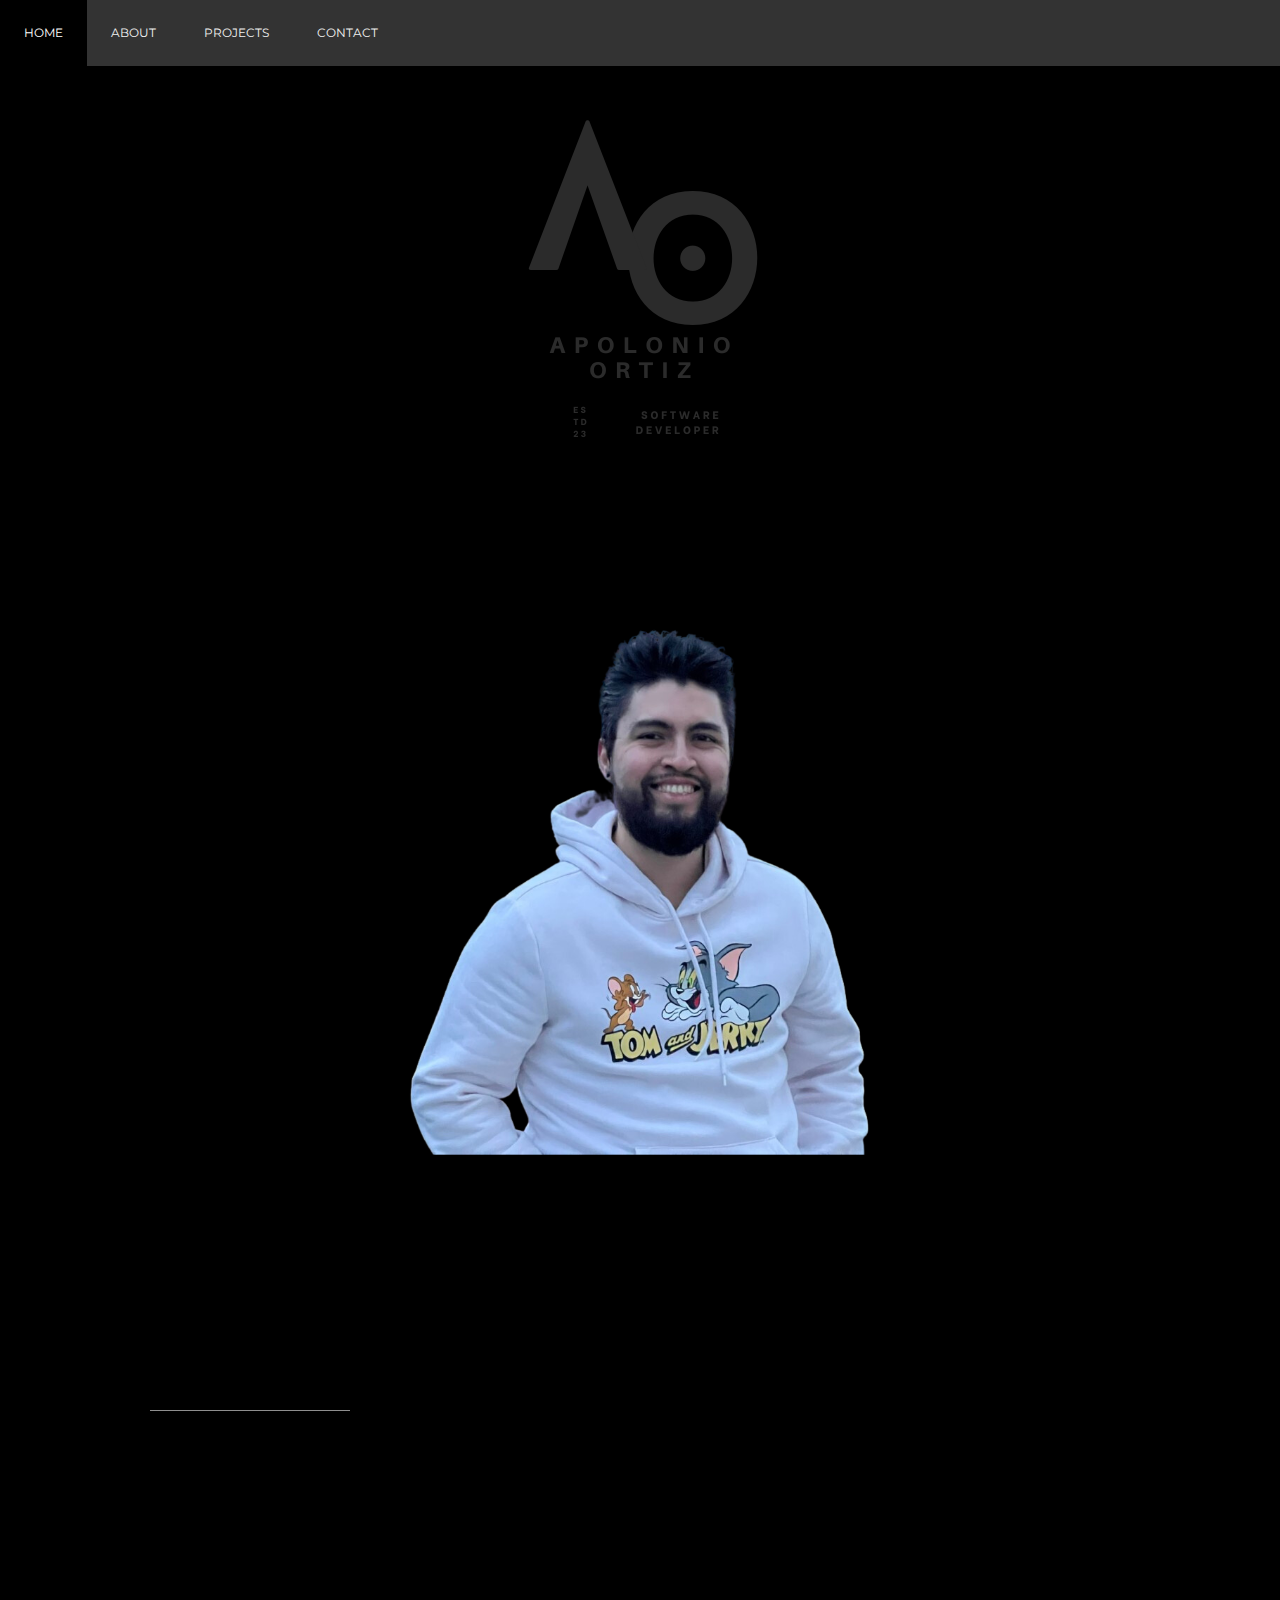
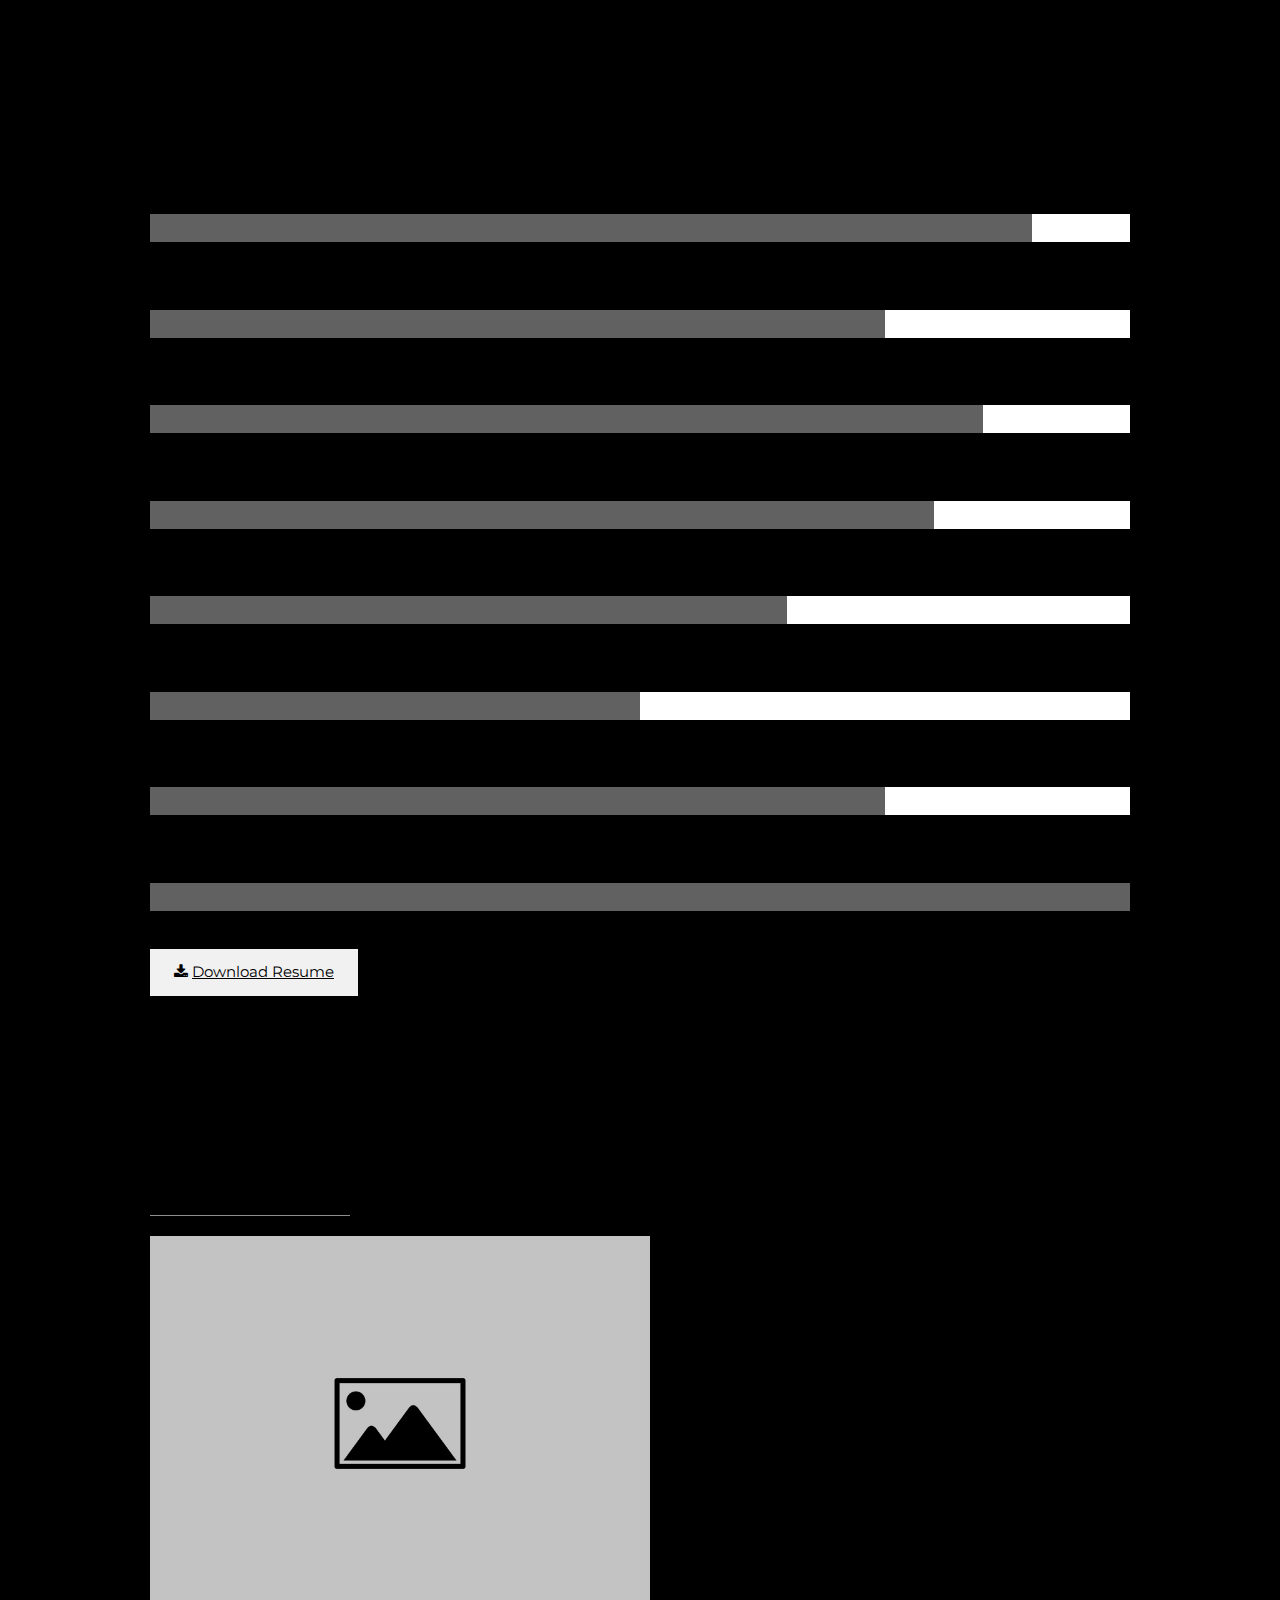
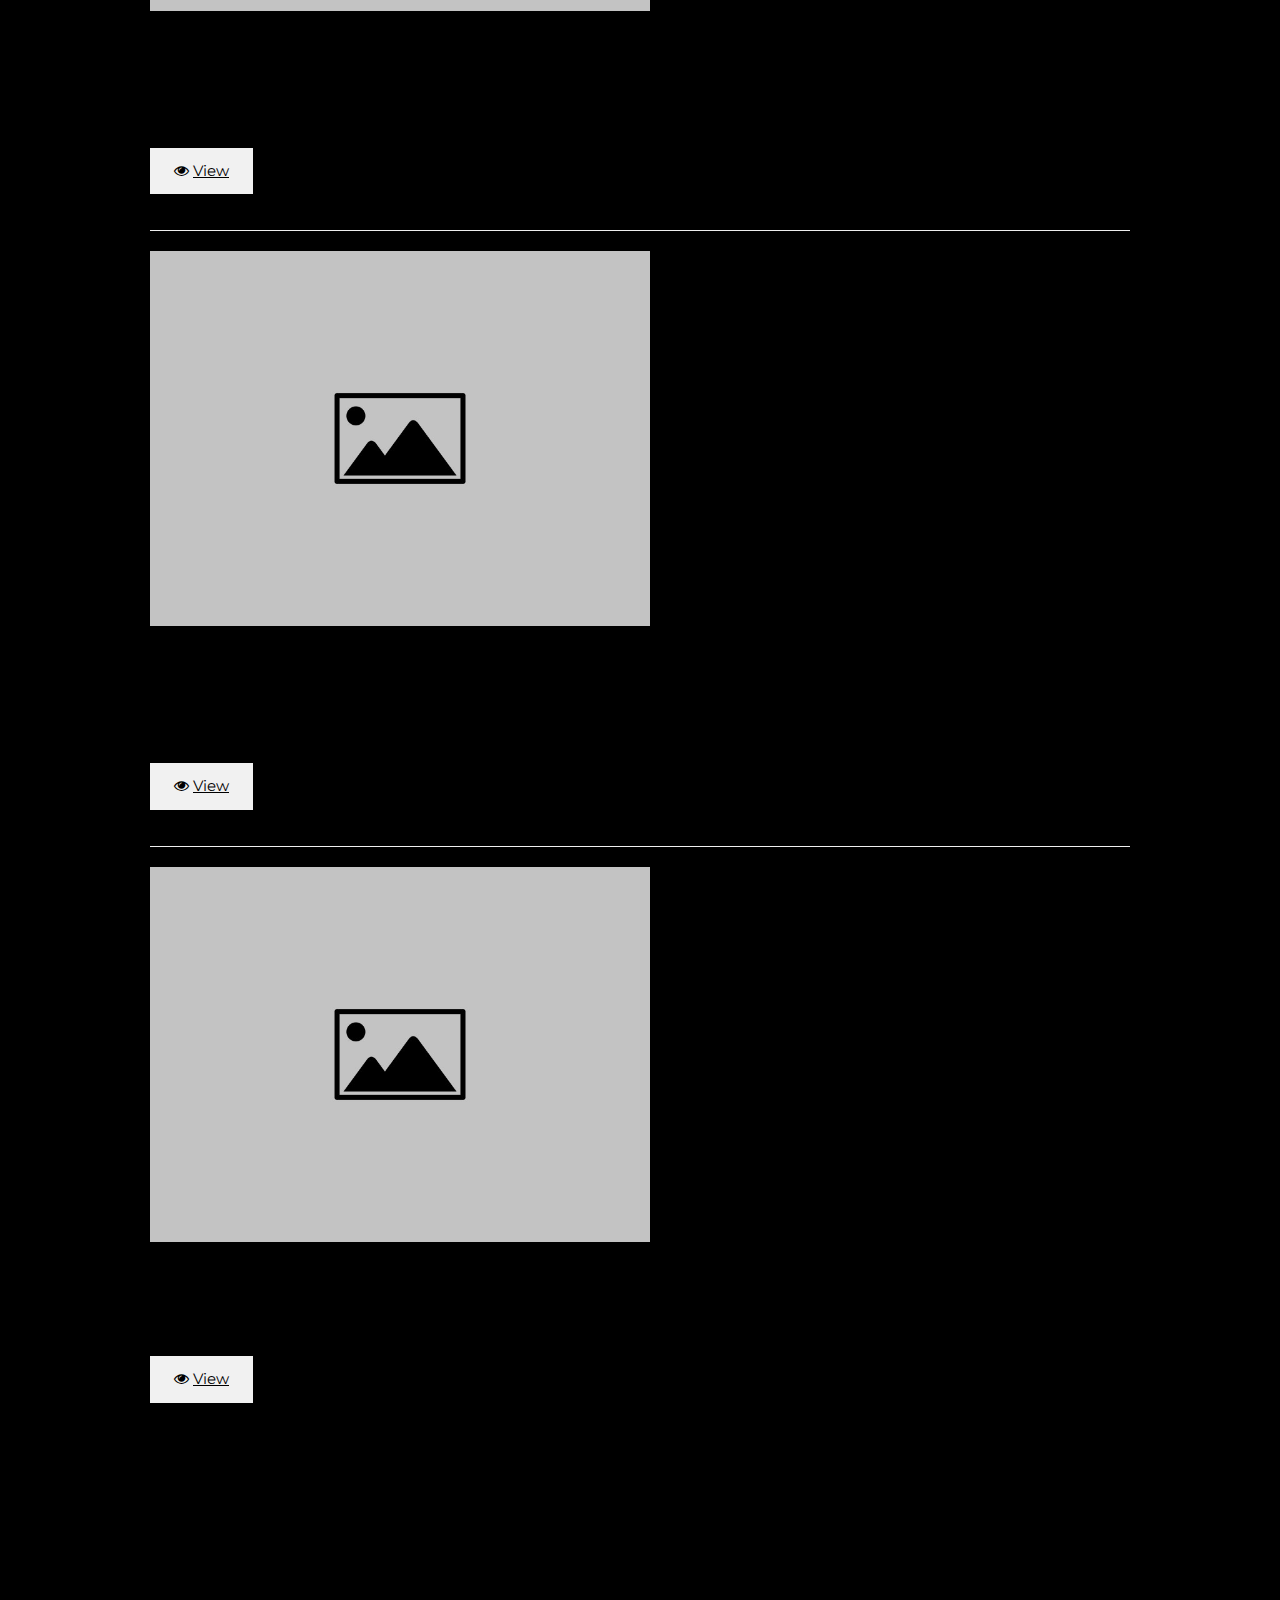
==== commit e3952807: "I think I'm done. For now." ====
--- a/portfolio-v2/index.html
+++ b/portfolio-v2/index.html
@@ -58,7 +58,7 @@
   <!-- Header/Home -->
   <header class="w3-container w3-padding-32 w3-center" id="home">
     <h1 class="w3-jumbo"><span class="w3-hide-small"></span> <img src="assets/Black And White Business Logo (1).png" style="width:auto" ></h1>
-    <img src="assets/myself LA.jpeg" alt="me" class="w3-image" width="900" height="1108">
+    <img src="assets/Untitled design.png" alt="me" class="w3-image" width="900" height="1108">
   </header>
 
   <!-- About Section -->
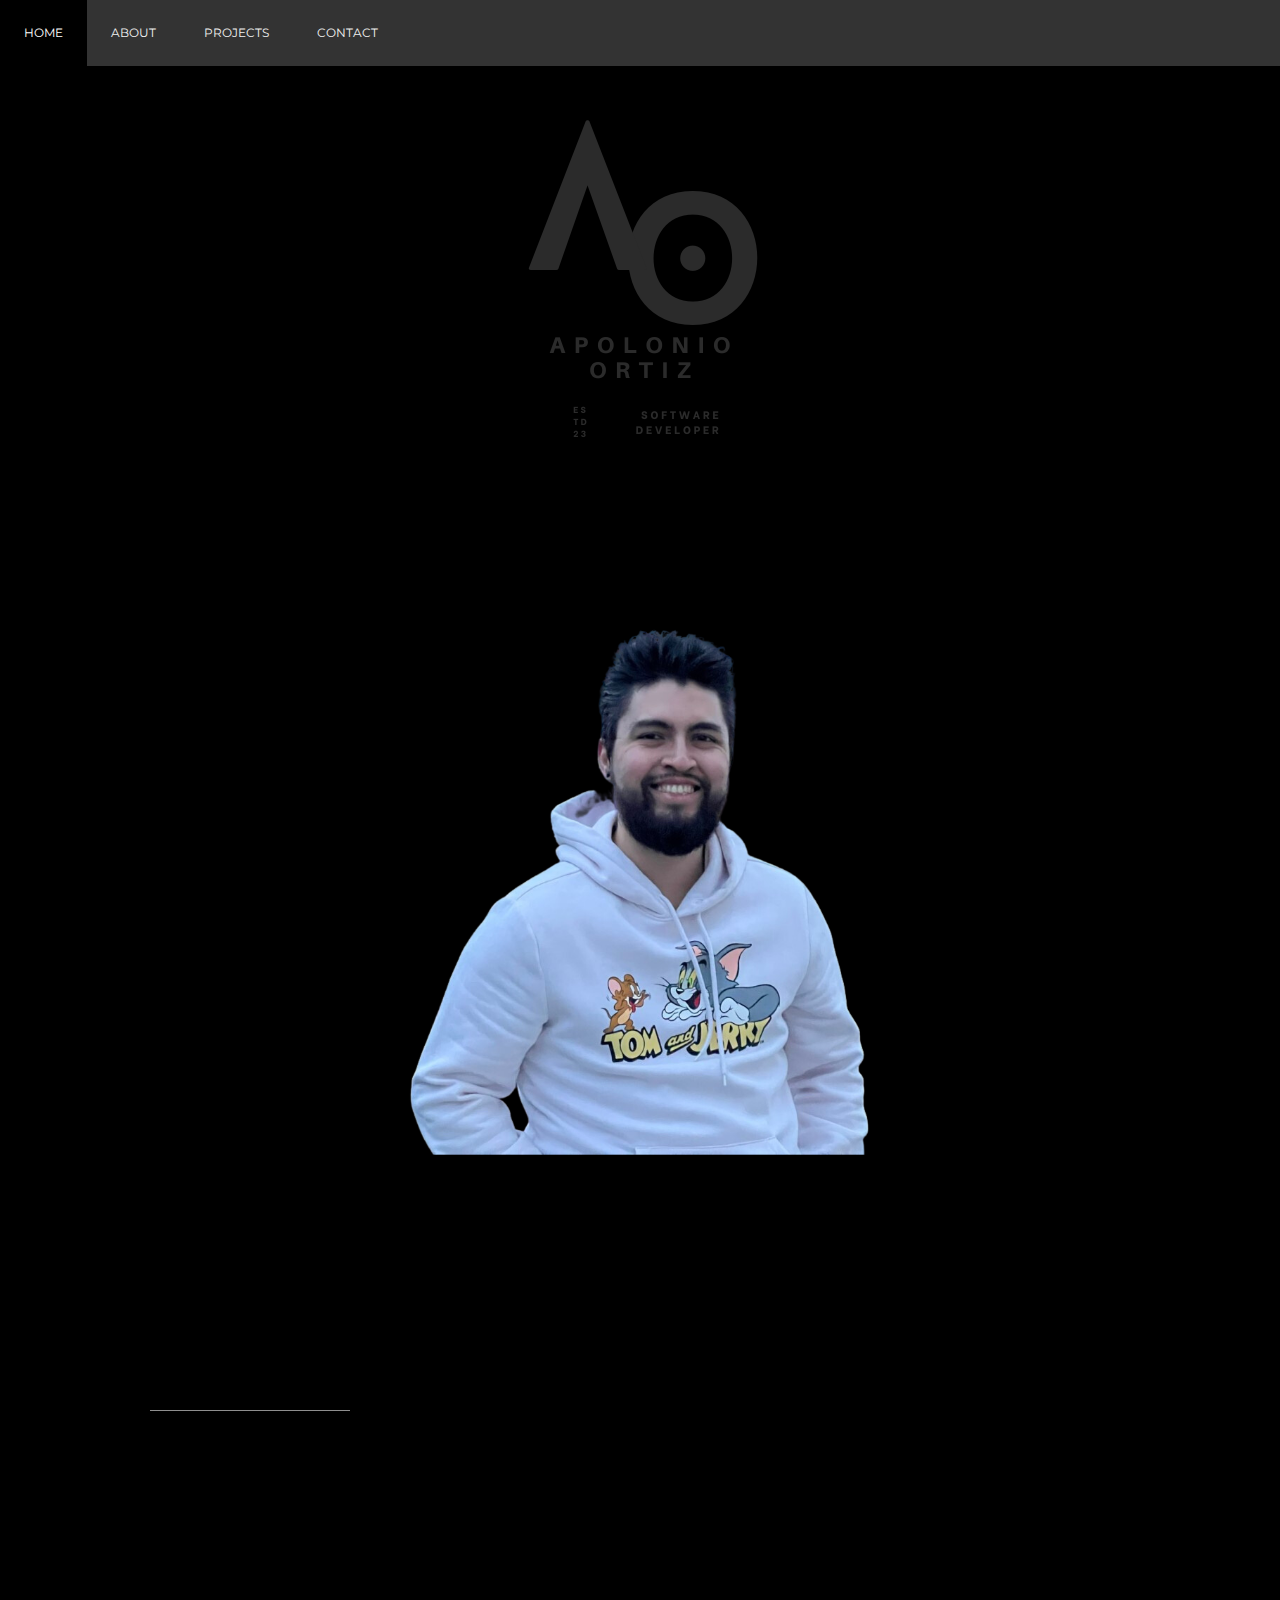
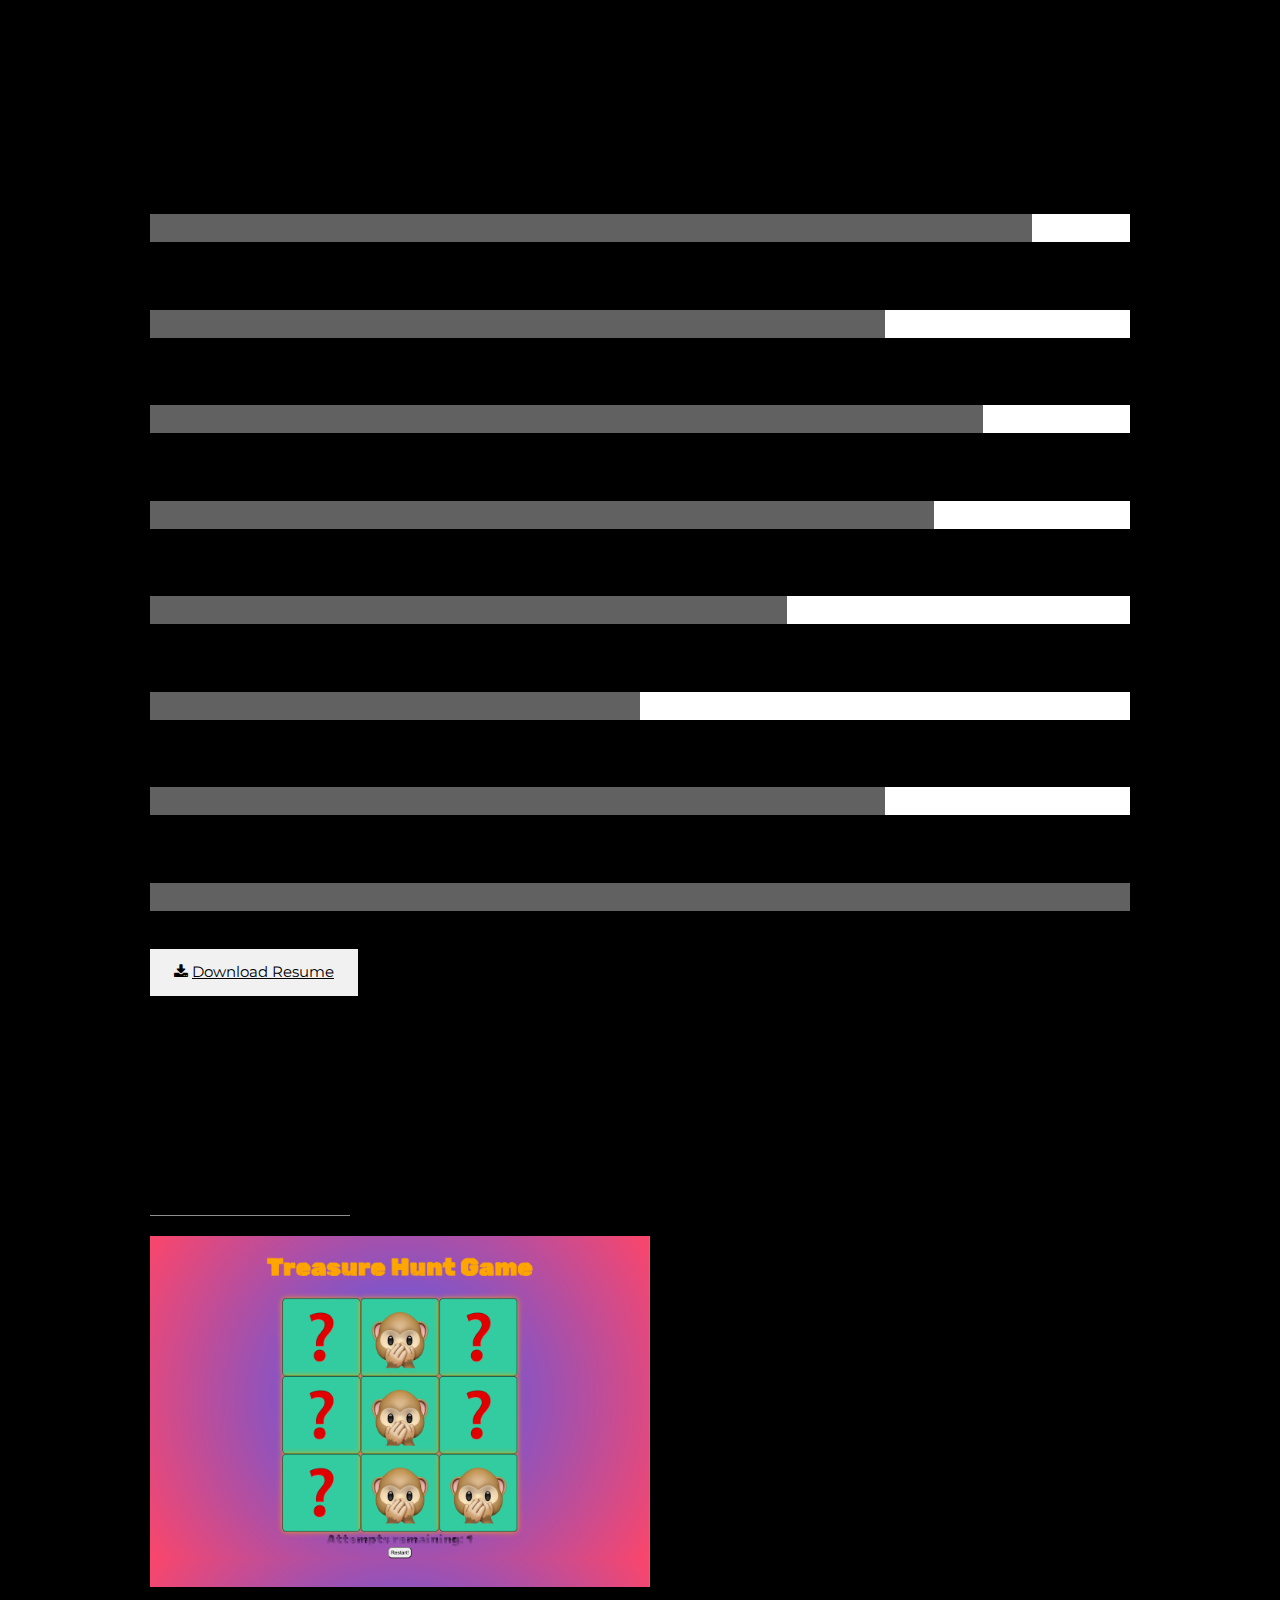
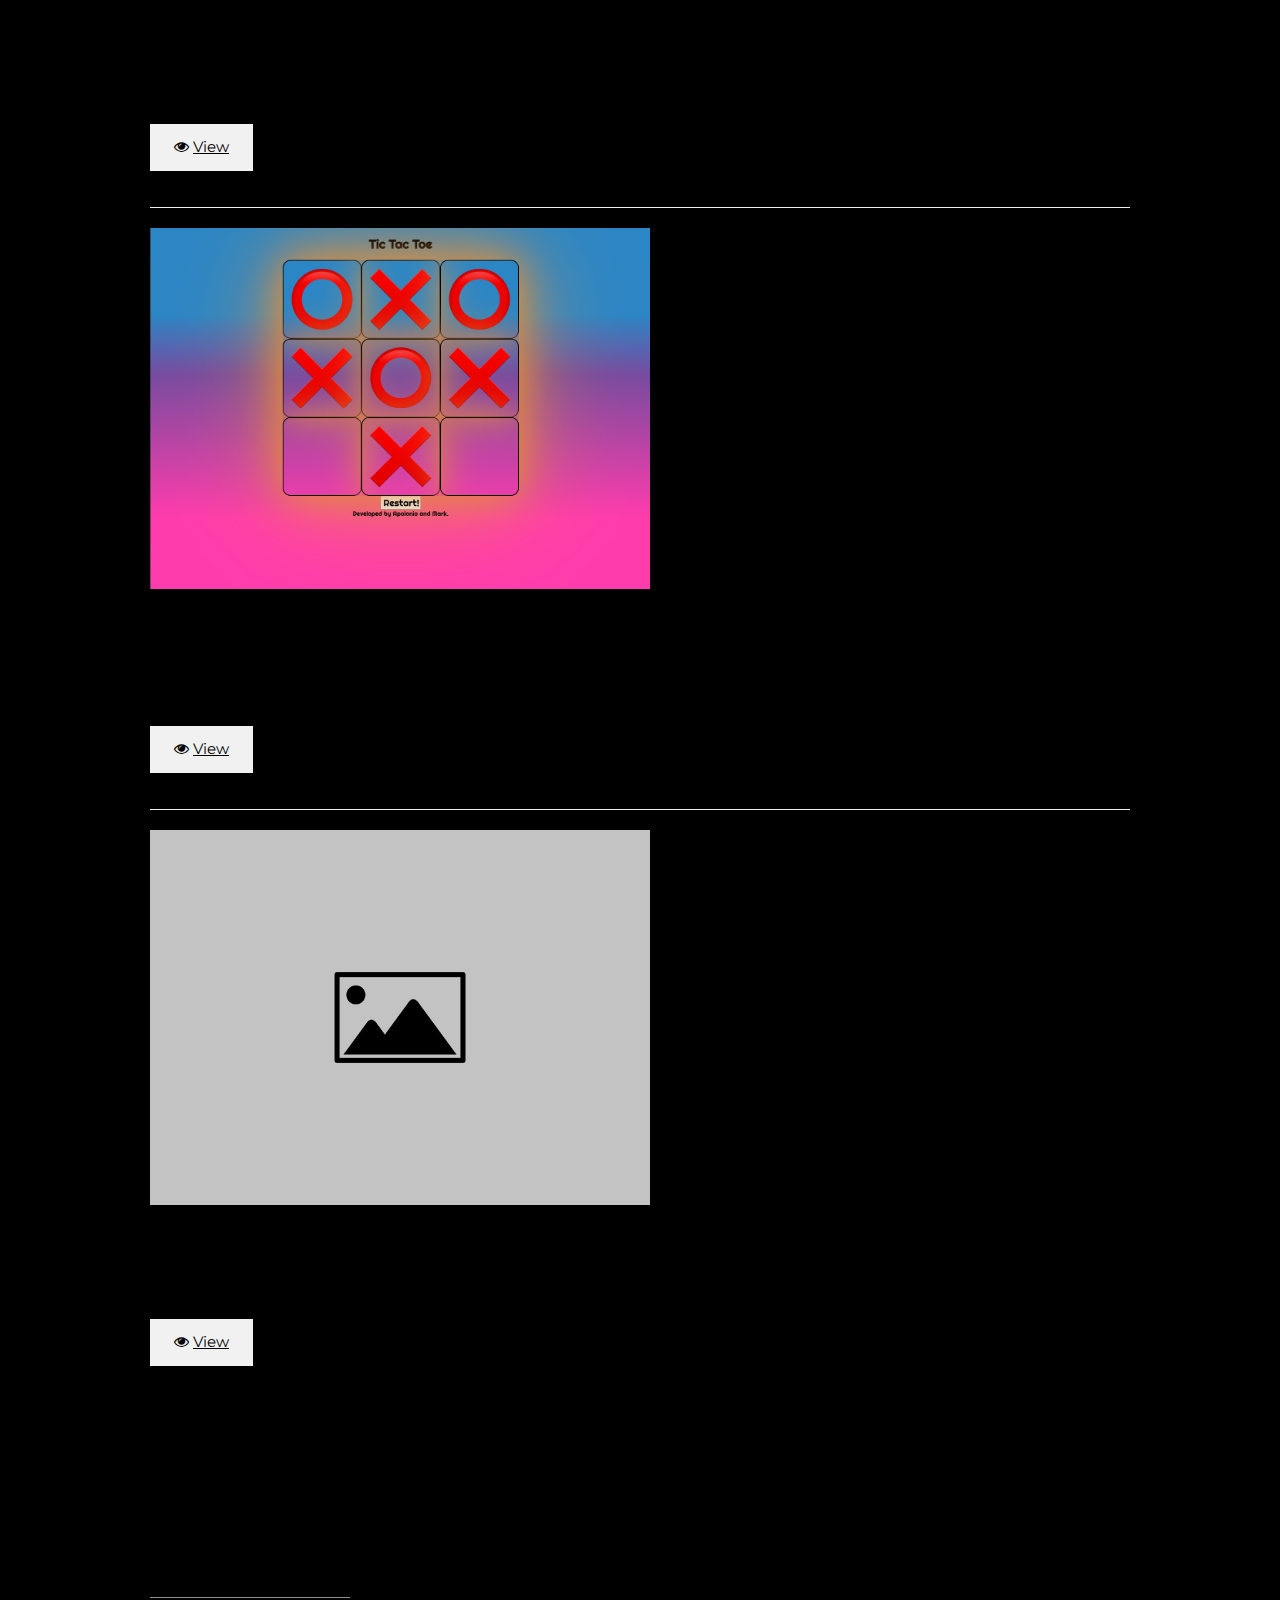
==== commit bf6e2e7e: "buttoning up" ====
--- a/portfolio-v2/index.html
+++ b/portfolio-v2/index.html
@@ -124,7 +124,7 @@
     <div class="row mt-3 w3-text-black">
         <div class="col-lg-4 col-md-12">
             <div>
-                <img src="assets/default-image.jpg" alt="My Project Image" width="500" height="auto">
+                <img src="assets/Screenshot 2023-04-25 at 4.37.36 PM.png" alt="My Project Image" width="500" height="auto">
             </div>
         </div>
         <div class="col-lg-8 col-md-12 w3-text-black">
@@ -137,7 +137,7 @@
         <div class="col-sm-12 text-right ">
           <button class="w3-button w3-light-grey w3-padding-large w3-section"> 
             <i class="fa fa-eye"></i>
-            <a href="#" class="btn btn-secondary btn-md">View</a> 
+            <a href="https://github.com/SunGodApollo/apolonio-treasure-hunt" class="btn btn-secondary btn-md">View</a> 
           </button>
         </div>
     </div>
@@ -147,7 +147,7 @@
     <div class="row mt-3 w3-text-black">
         <div class="col-lg-4 col-md-12">
             <div>
-                <img src="assets/default-image.jpg" alt="My Project Image" width="500" height="auto">
+                <img src="assets/Screenshot 2023-04-25 at 4.35.37 PM.png" alt="My Project Image" width="500" height="auto">
             </div>
         </div>
         <div class="col-lg-8 col-md-12 ">
@@ -160,7 +160,7 @@
         <div class="col-sm-12 text-right ">
           <button class="w3-button w3-light-grey w3-padding-large w3-section"> 
             <i class="fa fa-eye"></i>
-            <a href="#" class="btn btn-secondary btn-md">View</a> 
+            <a href="https://github.com/SunGodApollo/tic-tac-toe-mark-and-apolonio-fork" class="btn btn-secondary btn-md">View</a> 
           </button>
         </div>
     </div>
